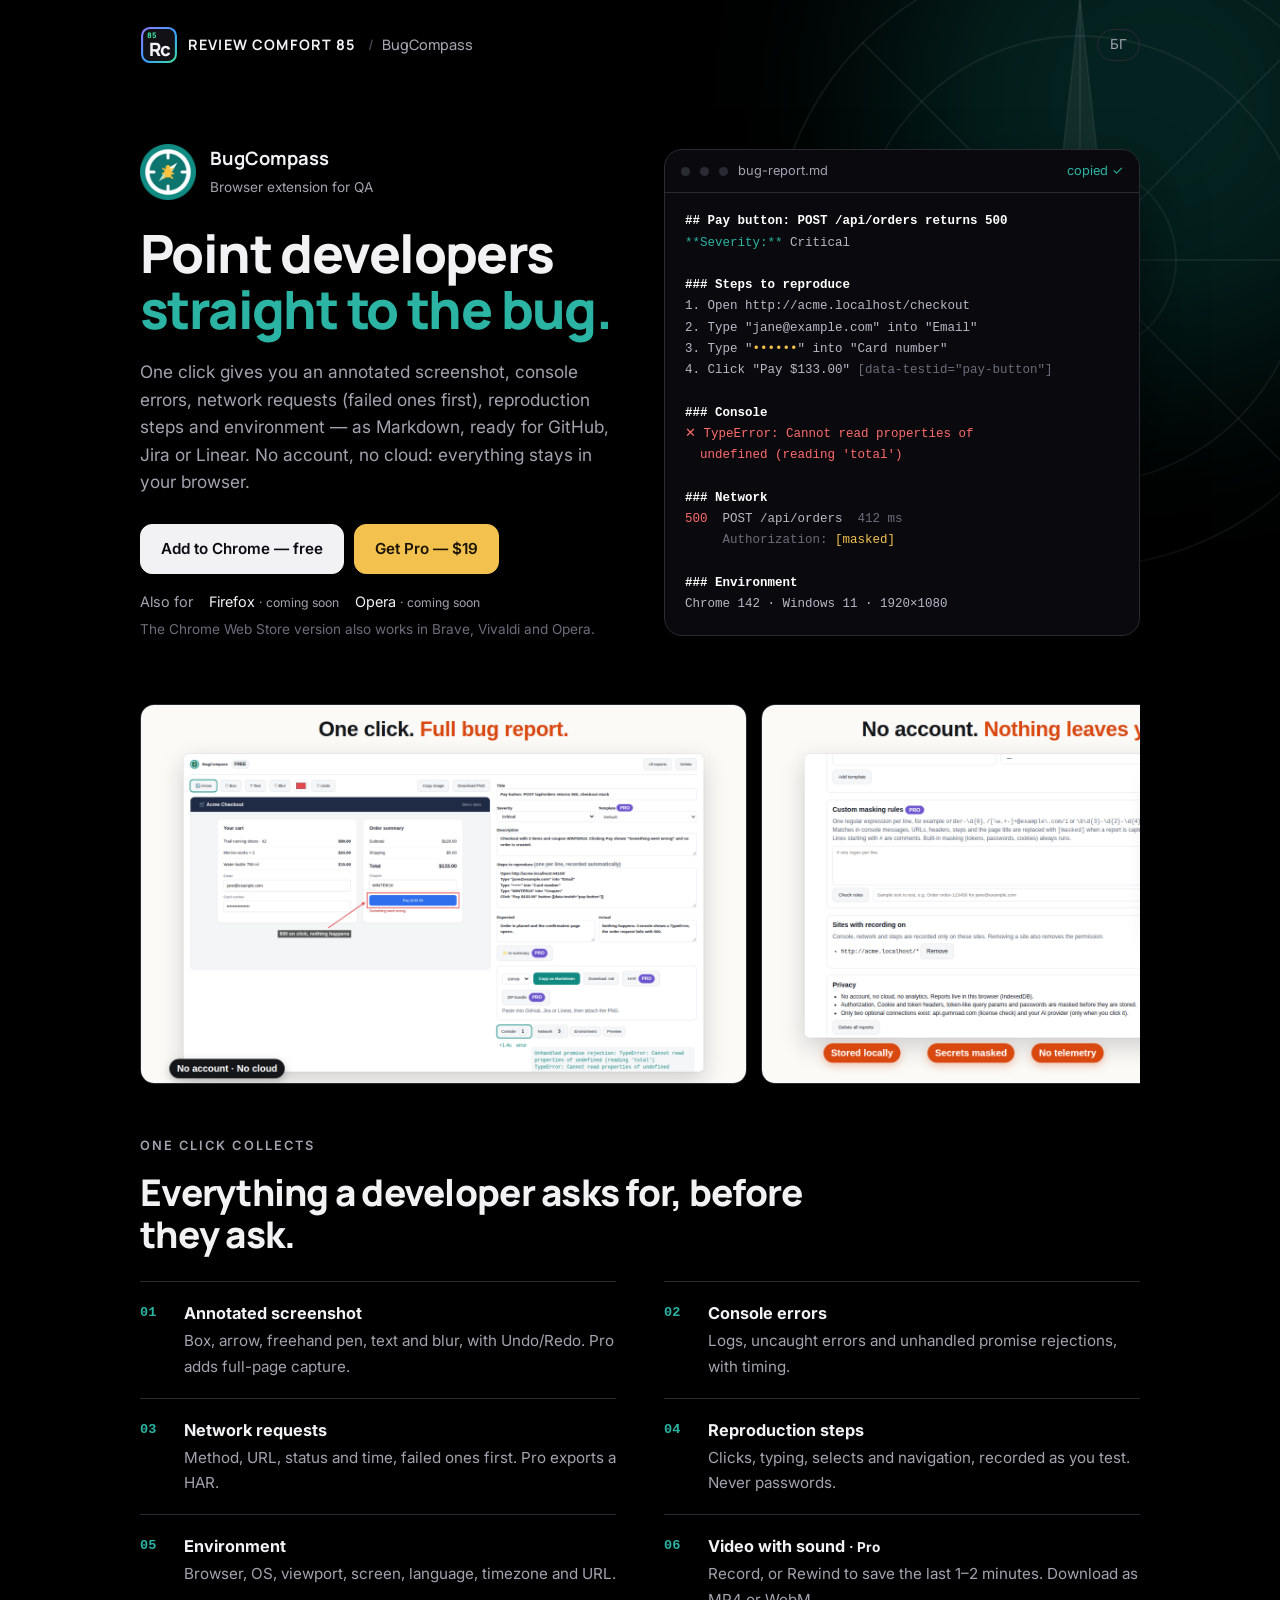
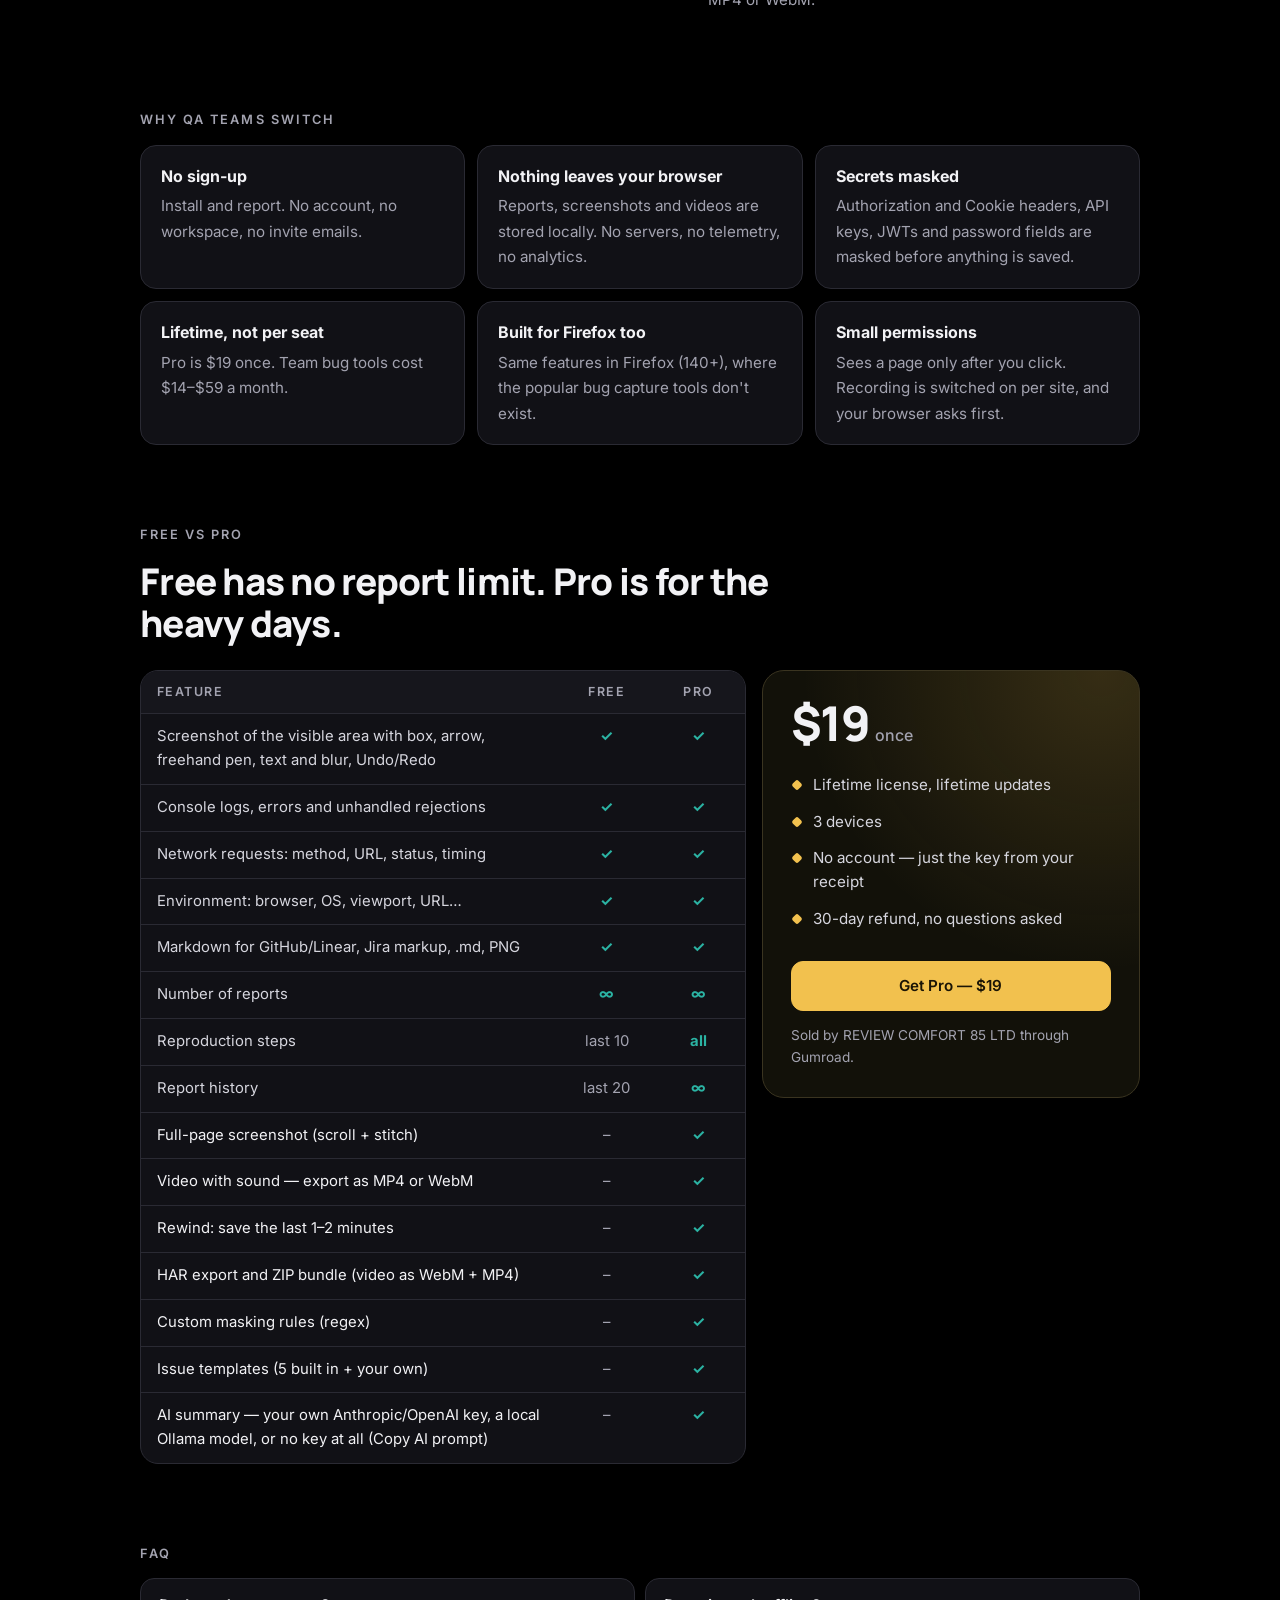
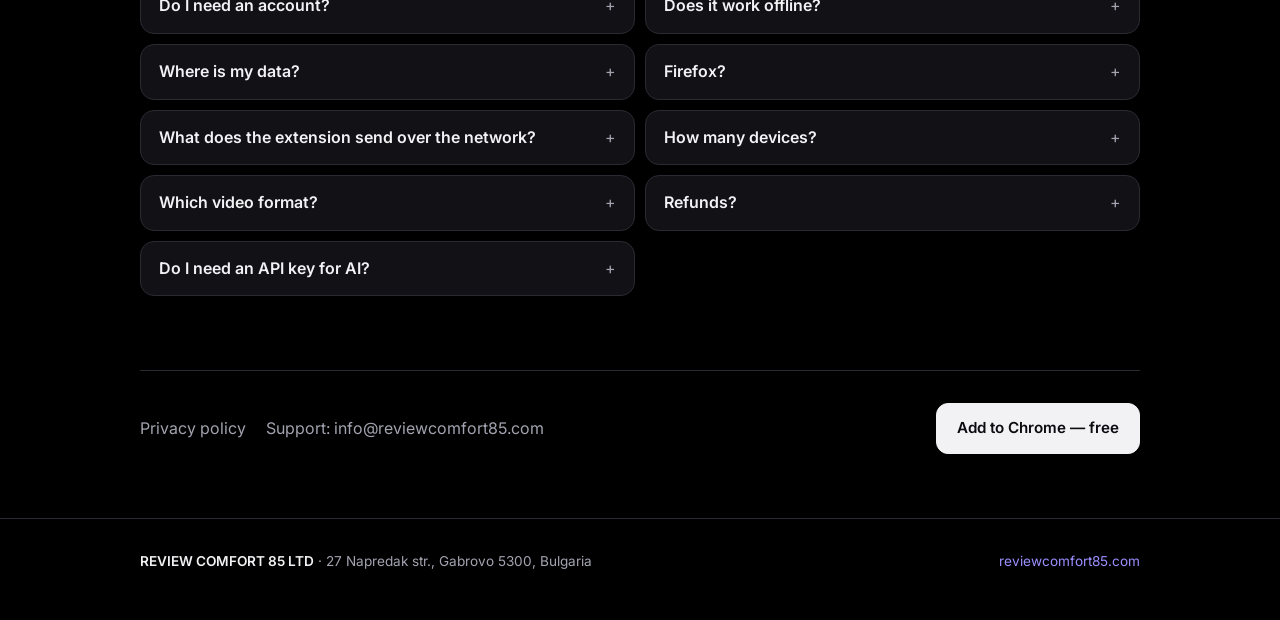
==== bugcompass/index.html @ 5c024ac9 "BugCompass: pass ?ref/utm to Gumroad and CWS links; Cloudflare Web Analytics; IndexNow key bugcompas" ====
<!doctype html>
<html lang="en">
<head>
<meta charset="utf-8">
<meta name="viewport" content="width=device-width, initial-scale=1">
<title>BugCompass — Local bug reports, no account — REVIEW COMFORT 85</title>
<meta name="description" content="Browser extension for bug reports: annotated screenshot, console errors, network requests, steps and environment in one click. No account, no cloud. Free, Pro $19 lifetime.">
<meta name="theme-color" content="#000000">
<link rel="canonical" href="https://reviewcomfort85.com/bugcompass/">
<meta property="og:title" content="BugCompass — point developers straight to the bug">
<meta property="og:description" content="Screenshot, console, network, steps and environment in one click. Everything stays in your browser. Pro is $19 once.">
<meta property="og:type" content="website">
<meta property="og:url" content="https://reviewcomfort85.com/bugcompass/">
<meta property="og:image" content="https://reviewcomfort85.com/bugcompass/og.png">
<meta name="twitter:card" content="summary_large_image">
<script type="application/ld+json">
{"@context":"https://schema.org","@type":"SoftwareApplication","name":"BugCompass","applicationCategory":"DeveloperApplication","operatingSystem":"Chrome, Firefox, Opera, Brave, Vivaldi","url":"https://reviewcomfort85.com/bugcompass/",
 "offers":[{"@type":"Offer","price":"0","priceCurrency":"USD","name":"Free"},{"@type":"Offer","price":"19","priceCurrency":"USD","name":"Pro lifetime"}],
 "publisher":{"@type":"Organization","name":"REVIEW COMFORT 85 LTD","url":"https://reviewcomfort85.com/"}}
</script>
<link rel="icon" href="icon.png">
<link rel="preconnect" href="https://fonts.googleapis.com">
<link rel="preconnect" href="https://fonts.gstatic.com" crossorigin>
<link href="https://fonts.googleapis.com/css2?family=Inter:wght@400;500;600&family=Manrope:wght@600;700;800&display=swap" rel="stylesheet">
<link rel="stylesheet" href="../site.css">
<script src="../lang.js"></script>
<style>
  /* Same type and nav as the home page. BugCompass keeps its own teal + amber
     (from the icon) on top of the site's black, like Paperlane keeps its olive. */
  :root { --teal: #2bb3a3; --amber: #f2c14e; --red: #ff6b6b; }
  body { font-family: Inter, system-ui, -apple-system, "Segoe UI", sans-serif; overflow-x: hidden; }
  h1, h3, .brand, .price, .h2big { font-family: Manrope, Inter, system-ui, sans-serif; }

  .sky { position: absolute; inset: 0 0 auto 0; height: 760px; overflow: hidden; pointer-events: none; z-index: 0; }
  .sky .glow { position: absolute; width: 560px; height: 560px; right: -160px; top: -180px; border-radius: 50%; filter: blur(100px); background: #0f7d72; opacity: .28; }
  /* A faint compass rose instead of the home page grid. */
  .sky svg { position: absolute; right: -120px; top: -60px; width: 640px; height: 640px; color: rgba(255,255,255,.06); }
  .page { position: relative; z-index: 1; }

  nav { padding: 26px 0; }
  .brand { display: flex; align-items: center; gap: 10px; color: var(--text); font-weight: 800; letter-spacing: .06em; font-size: .92rem; }
  .brand:hover { text-decoration: none; }
  .mark { width: 38px; height: 38px; flex: none; display: block; }
  .crumb { color: var(--muted); font-weight: 500; letter-spacing: 0; }
  .crumb::before { content: "/"; margin: 0 8px 0 2px; color: #4a4a58; }

  /* Hero: the pitch on the left, an actual report on the right. */
  .top { display: grid; grid-template-columns: 1fr 1fr; gap: 48px; align-items: center; padding: 6vh 0 7vh; }
  .id { display: flex; align-items: center; gap: 14px; margin-bottom: 26px; }
  .id img { width: 56px; height: 56px; border-radius: 14px; }
  .id b { display: block; font-family: Manrope, Inter, sans-serif; font-size: 1.15rem; }
  .id small { color: var(--muted); font-size: .85rem; }
  .top h1 { font-size: clamp(2.1rem, 4.6vw, 3.3rem); line-height: 1.06; letter-spacing: -.03em; margin: 0 0 20px; font-weight: 800; }
  .top h1 em { font-style: normal; color: var(--teal); }
  .lede { color: var(--muted); font-size: 1.08rem; max-width: 500px; margin: 0 0 28px; }
  .ctas { display: flex; flex-wrap: wrap; gap: 10px; }
  .btn { display: inline-flex; align-items: center; gap: 8px; border-radius: 12px; padding: 12px 20px; font-weight: 600; font-size: .95rem; color: var(--text); border: 1px solid var(--line); background: var(--card); transition: transform .15s, border-color .15s, background .15s; }
  .btn:hover { text-decoration: none; transform: translateY(-1px); border-color: #55556a; }
  .btn.primary { background: #f2f2f5; border-color: #f2f2f5; color: #0b0b10; }
  .btn.buy { background: var(--amber); border-color: var(--amber); color: #1a1405; }
  .btn svg { width: 16px; height: 16px; }
  .stores { display: flex; flex-wrap: wrap; gap: 6px 16px; margin-top: 16px; font-size: .9rem; color: var(--muted); }
  .stores a { color: var(--text); border-bottom: 1px solid var(--line); }
  .stores a:hover { text-decoration: none; border-color: var(--muted); }
  .btn.soon { cursor: default; opacity: .78; }
  .btn.soon:hover { transform: none; }
  .btn.primary.soon:hover { border-color: #f2f2f5; }
  .btn.buy.soon:hover { border-color: var(--amber); }
  .stores .soon-tag { color: var(--text); }
  .stores .soon-tag small { color: var(--muted); font-size: .85em; }
  .hint { margin: 6px 0 0; color: #6c6c7c; font-size: .85rem; }

  .report { background: #0a0a0e; border: 1px solid var(--line); border-radius: 18px; overflow: hidden; box-shadow: 0 30px 60px rgba(0,0,0,.55); }
  .report .bar { display: flex; align-items: center; gap: 10px; padding: 11px 16px; border-bottom: 1px solid var(--line); font-size: .8rem; color: var(--muted); }
  .report .bar i { width: 9px; height: 9px; border-radius: 50%; background: #2a2a33; }
  .report .bar span { margin-left: auto; color: var(--teal); }
  .report pre { margin: 0; padding: 18px 20px 20px; font: 12.5px/1.7 ui-monospace, "Cascadia Code", Consolas, monospace; color: #b8b8c6; white-space: pre-wrap; word-break: break-word; }
  .report .h { color: #fff; font-weight: 700; }
  .report .k { color: var(--teal); }
  .report .e { color: var(--red); }
  .report .m { color: var(--amber); }
  .report .d { color: #6c6c7c; }

  section { padding: 40px 0; }
  .label { font-size: .8rem; letter-spacing: .16em; text-transform: uppercase; color: var(--muted); margin: 0 0 14px; font-weight: 600; }
  .h2big { text-transform: none; color: var(--text); font-size: clamp(1.6rem, 3.4vw, 2.3rem); letter-spacing: -.02em; margin: 0 0 26px; font-weight: 800; max-width: 680px; line-height: 1.15; }

  /* Screenshots are light, so they sit in a dark frame. */
  .shots { margin-bottom: 0; }
  .shots img { height: 380px; border-radius: 14px; border: 1px solid var(--line); }

  /* What one click collects: a numbered list, not icon cards. */
  .parts { list-style: none; margin: 0; padding: 0; display: grid; grid-template-columns: 1fr 1fr; gap: 0 48px; counter-reset: p; }
  .parts li { counter-increment: p; display: grid; grid-template-columns: 44px 1fr; padding: 18px 0; border-top: 1px solid var(--line); }
  .parts li::before { content: counter(p, decimal-leading-zero); font: 600 .85rem/1.6 ui-monospace, Consolas, monospace; color: var(--teal); padding-top: 2px; }
  .parts b { display: block; font-size: 1.02rem; margin-bottom: 2px; }
  .parts span { color: var(--muted); font-size: .95rem; }

  .why { display: grid; grid-template-columns: repeat(3, 1fr); gap: 12px; }
  .why div { background: var(--card); border: 1px solid var(--line); border-radius: 16px; padding: 18px 20px; }
  .why b { display: block; margin-bottom: 4px; }
  .why span { color: var(--muted); font-size: .95rem; line-height: 1.5; }

  /* Free vs Pro */
  .plans { display: grid; grid-template-columns: 1.6fr 1fr; gap: 16px; align-items: start; }
  .tbl { background: var(--card); border: 1px solid var(--line); border-radius: 18px; overflow: hidden; }
  table { width: 100%; border-collapse: collapse; font-size: .93rem; }
  th, td { padding: 11px 16px; border-bottom: 1px solid var(--line); text-align: left; vertical-align: top; }
  tr:last-child td { border-bottom: 0; }
  th { font-size: .78rem; letter-spacing: .12em; text-transform: uppercase; color: var(--muted); font-weight: 600; background: #16161c; }
  td { color: #d6d6de; }
  td.c, th.c { text-align: center; width: 92px; white-space: nowrap; }
  td.c { color: var(--muted); }
  td.y { color: var(--teal); font-weight: 700; }
  tr.pro td:first-child { color: var(--text); }
  .buybox { position: sticky; top: 20px; background: radial-gradient(circle at 90% 0%, rgba(242,193,78,.16), transparent 55%), #121109; border: 1px solid #3a3420; border-radius: 22px; padding: 28px; }
  .buybox .price { font-size: 3rem; font-weight: 800; letter-spacing: -.03em; line-height: 1; }
  .buybox .price small { font: 500 1rem Inter, sans-serif; color: var(--muted); letter-spacing: 0; margin-left: 6px; }
  .buybox ul { list-style: none; padding: 0; margin: 20px 0 24px; color: #d6d6de; font-size: .95rem; }
  .buybox li { padding: 6px 0 6px 22px; position: relative; }
  .buybox li::before { content: ""; position: absolute; left: 2px; top: 14px; width: 8px; height: 8px; border-radius: 2px; background: var(--amber); transform: rotate(45deg); }
  .buybox .btn { width: 100%; justify-content: center; }
  .buybox p { color: var(--muted); font-size: .85rem; margin: 14px 0 0; }

  /* FAQ */
  .faq { display: grid; grid-template-columns: 1fr 1fr; gap: 10px; align-items: start; }
  details { background: var(--card); border: 1px solid var(--line); border-radius: 14px; padding: 14px 18px; margin-bottom: 10px; }
  details[open] { border-color: #3a3a47; }
  summary { cursor: pointer; font-weight: 600; list-style: none; display: flex; justify-content: space-between; gap: 12px; }
  summary::-webkit-details-marker { display: none; }
  summary::after { content: "+"; color: var(--muted); font-weight: 400; }
  details[open] summary::after { content: "–"; }
  details p { color: var(--muted); margin: 10px 0 0; font-size: .95rem; }

  .end { display: flex; flex-wrap: wrap; justify-content: space-between; align-items: center; gap: 20px; border-top: 1px solid var(--line); padding: 32px 0 64px; margin-top: 24px; }
  .end .links { margin: 0; }
  .end .links a { color: var(--muted); }
  .end .links a:hover { color: var(--text); text-decoration: none; }
  footer .cols { justify-content: space-between; }

  @media (max-width: 900px) {
    .top { grid-template-columns: 1fr; gap: 36px; }
    .plans { grid-template-columns: 1fr; }
    .buybox { position: static; }
    .why { grid-template-columns: 1fr 1fr; }
  }
  @media (max-width: 640px) {
    .parts, .faq, .why { grid-template-columns: 1fr; }
    .shots img { height: 210px; }
    th, td { padding: 9px 10px; }
    td.c, th.c { width: 60px; }
    .crumb { display: none; }
  }
  @media (prefers-reduced-motion: reduce) { .btn { transition: none; } .btn:hover { transform: none; } }
</style>
</head>
<body>
<div class="sky" aria-hidden="true">
  <div class="glow"></div>
  <svg viewBox="0 0 200 200" fill="none" stroke="currentColor" stroke-width=".6">
    <circle cx="100" cy="100" r="96"/><circle cx="100" cy="100" r="70"/><circle cx="100" cy="100" r="30"/>
    <path d="M100 4v192M4 100h192M32 32l136 136M168 32L32 168"/>
    <path d="M100 18l9 82-9 82-9-82z" fill="currentColor"/>
  </svg>
</div>

<div class="page">
<div class="wrap">

<nav>
  <a class="brand" href="../"><svg class="mark" viewBox="0 0 64 64" role="img" aria-label="Rc 85"><defs><linearGradient id="rcg" x1="0" y1="0" x2="1" y2="1"><stop offset="0" stop-color="#8f7dff"/><stop offset=".55" stop-color="#3aa0ff"/><stop offset="1" stop-color="#3fe0a0"/></linearGradient></defs><rect x="3.500" y="3.500" width="57" height="57" rx="13" fill="#111116" stroke="url(#rcg)" stroke-width="3.500"/><text x="11" y="21" font-family="Manrope, Inter, sans-serif" font-weight="800" font-size="13" fill="#3fe0a0">85</text><text x="33" y="50" font-family="Manrope, Inter, sans-serif" font-weight="800" font-size="31" letter-spacing="-1.500" text-anchor="middle" fill="#f2f2f5">Rc</text></svg>REVIEW COMFORT 85<span class="crumb">BugCompass</span></a>
  <button class="lang" type="button"><span class="en">БГ</span><span class="bg">EN</span></button>
</nav>

<header class="top">
  <div>
    <div class="id">
      <img src="icon.png" alt="BugCompass">
      <div><b>BugCompass</b><small><span class="en">Browser extension for QA</span><span class="bg">Разширение за браузър за QA</span></small></div>
    </div>
    <h1><span class="en">Point developers <em>straight to the bug.</em></span><span class="bg">Насочва разработчиците <em>право към бъга.</em></span></h1>
    <p class="lede"><span class="en">One click gives you an annotated screenshot, console errors, network requests (failed ones first), reproduction steps and environment — as Markdown, ready for GitHub, Jira or Linear. No account, no cloud: everything stays in your browser.</span><span class="bg">С един клик получаваш анотирана снимка на екрана, грешките от конзолата, мрежовите заявки (първо неуспешните), стъпките за възпроизвеждане и средата — като Markdown, готов за GitHub, Jira или Linear. Без акаунт и без облак: всичко остава в браузъра ти.</span></p>
    <div class="ctas">
      <a class="btn primary" href="https://chromewebstore.google.com/detail/bugcompass/fhjanmhlamdpbmdhnngjgnblphlccfag" target="_blank" rel="noopener"><span class="en">Add to Chrome — free</span><span class="bg">Добави в Chrome — безплатно</span></a>
      <a class="btn buy" href="https://paperlanetemplates.gumroad.com/l/bugcompass-pro" target="_blank" rel="noopener"><span class="en">Get Pro — $19</span><span class="bg">Вземи Pro — $19</span></a>
    </div>
    <div class="stores">
      <span class="en">Also for</span><span class="bg">Също за</span>
      <span class="soon-tag">Firefox <small><span class="en">· coming soon</span><span class="bg">· скоро</span></small></span>
      <span class="soon-tag">Opera <small><span class="en">· coming soon</span><span class="bg">· скоро</span></small></span>
    </div>
    <p class="hint"><span class="en">The Chrome Web Store version also works in Brave, Vivaldi and Opera.</span><span class="bg">Версията от Chrome Web Store работи и в Brave, Vivaldi и Opera.</span></p>
  </div>

  <div class="report" aria-label="Example report">
    <div class="bar"><i></i><i></i><i></i>bug-report.md<span><span class="en">copied ✓</span><span class="bg">копирано ✓</span></span></div>
<pre><span class="h">## Pay button: POST /api/orders returns 500</span>
<span class="k">**Severity:**</span> Critical

<span class="h">### Steps to reproduce</span>
1. Open http://acme.localhost/checkout
2. Type "jane@example.com" into "Email"
3. Type "<span class="m">••••••</span>" into "Card number"
4. Click "Pay $133.00" <span class="d">[data-testid="pay-button"]</span>

<span class="h">### Console</span>
<span class="e">✕ TypeError: Cannot read properties of
  undefined (reading 'total')</span>

<span class="h">### Network</span>
<span class="e">500</span>  POST /api/orders  <span class="d">412 ms</span>
<span class="d">     Authorization:</span> <span class="m">[masked]</span>

<span class="h">### Environment</span>
Chrome 142 · Windows 11 · 1920×1080</pre>
  </div>
</header>

<div class="shots">
  <img src="shots/01.png" alt="BugCompass report editor with an annotated screenshot, console errors and steps">
  <img src="shots/02.png" alt="No account, everything stored locally" loading="lazy">
  <img src="shots/03.png" alt="Markdown export for GitHub, Jira and Linear" loading="lazy">
  <img src="shots/04.png" alt="Rewind and ZIP bundle" loading="lazy">
  <img src="shots/05.png" alt="Pro is $19 once" loading="lazy">
</div>

<section id="features">
  <p class="label"><span class="en">One click collects</span><span class="bg">Един клик събира</span></p>
  <h2 class="h2big"><span class="en">Everything a developer asks for, before they ask.</span><span class="bg">Всичко, което разработчикът пита, преди да е попитал.</span></h2>
  <ol class="parts">
    <li><div><b class="en">Annotated screenshot</b><b class="bg">Анотирана снимка</b>
      <span class="en">Box, arrow, freehand pen, text and blur, with Undo/Redo. Pro adds full-page capture.</span>
      <span class="bg">Рамка, стрелка, свободно рисуване, текст и замъгляване, с Undo/Redo. Pro добавя снимка на цялата страница.</span></div></li>
    <li><div><b class="en">Console errors</b><b class="bg">Грешки от конзолата</b>
      <span class="en">Logs, uncaught errors and unhandled promise rejections, with timing.</span>
      <span class="bg">Логове, необработени грешки и rejection-и, с точното време.</span></div></li>
    <li><div><b class="en">Network requests</b><b class="bg">Мрежови заявки</b>
      <span class="en">Method, URL, status and time, failed ones first. Pro exports a HAR.</span>
      <span class="bg">Метод, URL, статус и време, първо неуспешните. Pro експортира HAR.</span></div></li>
    <li><div><b class="en">Reproduction steps</b><b class="bg">Стъпки за възпроизвеждане</b>
      <span class="en">Clicks, typing, selects and navigation, recorded as you test. Never passwords.</span>
      <span class="bg">Кликове, писане, избори и навигация, записани докато тестваш. Никога пароли.</span></div></li>
    <li><div><b class="en">Environment</b><b class="bg">Среда</b>
      <span class="en">Browser, OS, viewport, screen, language, timezone and URL.</span>
      <span class="bg">Браузър, ОС, прозорец, екран, език, часова зона и URL.</span></div></li>
    <li><div><b class="en">Video with sound <small>· Pro</small></b><b class="bg">Видео със звук <small>· Pro</small></b>
      <span class="en">Record, or Rewind to save the last 1–2 minutes. Download as MP4 or WebM.</span>
      <span class="bg">Запис или Rewind, който пази последните 1–2 минути. Сваляш като MP4 или WebM.</span></div></li>
  </ol>
</section>

<section>
  <p class="label"><span class="en">Why QA teams switch</span><span class="bg">Защо QA екипите минават към него</span></p>
  <div class="why">
    <div><b class="en">No sign-up</b><b class="bg">Без регистрация</b>
      <span class="en">Install and report. No account, no workspace, no invite emails.</span>
      <span class="bg">Инсталираш и репортваш. Без акаунт, без workspace, без покани по имейл.</span></div>
    <div><b class="en">Nothing leaves your browser</b><b class="bg">Нищо не излиза от браузъра</b>
      <span class="en">Reports, screenshots and videos are stored locally. No servers, no telemetry, no analytics.</span>
      <span class="bg">Репортите, снимките и видеата се пазят локално. Без сървъри, телеметрия и анализи.</span></div>
    <div><b class="en">Secrets masked</b><b class="bg">Скрити тайни</b>
      <span class="en">Authorization and Cookie headers, API keys, JWTs and password fields are masked before anything is saved.</span>
      <span class="bg">Authorization и Cookie хедъри, API ключове, JWT и пароли се маскират, преди да се запише каквото и да е.</span></div>
    <div><b class="en">Lifetime, not per seat</b><b class="bg">Завинаги, не на потребител</b>
      <span class="en">Pro is $19 once. Team bug tools cost $14–$59 a month.</span>
      <span class="bg">Pro е $19 еднократно. Екипните инструменти струват $14–$59 на месец.</span></div>
    <div><b class="en">Built for Firefox too</b><b class="bg">И за Firefox</b>
      <span class="en">Same features in Firefox (140+), where the popular bug capture tools don't exist.</span>
      <span class="bg">Същите функции във Firefox (140+), където популярните инструменти липсват.</span></div>
    <div><b class="en">Small permissions</b><b class="bg">Малко права</b>
      <span class="en">Sees a page only after you click. Recording is switched on per site, and your browser asks first.</span>
      <span class="bg">Вижда страница само след клик. Записът се пуска за всеки сайт поотделно и браузърът пита първо.</span></div>
  </div>
</section>

<section id="pricing">
  <p class="label"><span class="en">Free vs Pro</span><span class="bg">Безплатно и Pro</span></p>
  <h2 class="h2big"><span class="en">Free has no report limit. Pro is for the heavy days.</span><span class="bg">Безплатната версия няма лимит на репортите. Pro е за тежките дни.</span></h2>
  <div class="plans">
    <div class="tbl"><table>
      <tr><th><span class="en">Feature</span><span class="bg">Функция</span></th><th class="c">Free</th><th class="c">Pro</th></tr>
      <tr><td><span class="en">Screenshot of the visible area with box, arrow, freehand pen, text and blur, Undo/Redo</span><span class="bg">Снимка на видимата част с рамка, стрелка, свободно рисуване, текст и замъгляване, Undo/Redo</span></td><td class="c y">✓</td><td class="c y">✓</td></tr>
      <tr><td><span class="en">Console logs, errors and unhandled rejections</span><span class="bg">Логове, грешки и необработени rejection-и от конзолата</span></td><td class="c y">✓</td><td class="c y">✓</td></tr>
      <tr><td><span class="en">Network requests: method, URL, status, timing</span><span class="bg">Мрежови заявки: метод, URL, статус, време</span></td><td class="c y">✓</td><td class="c y">✓</td></tr>
      <tr><td><span class="en">Environment: browser, OS, viewport, URL…</span><span class="bg">Среда: браузър, ОС, размер на прозореца, URL…</span></td><td class="c y">✓</td><td class="c y">✓</td></tr>
      <tr><td><span class="en">Markdown for GitHub/Linear, Jira markup, .md, PNG</span><span class="bg">Markdown за GitHub/Linear, Jira, .md, PNG</span></td><td class="c y">✓</td><td class="c y">✓</td></tr>
      <tr><td><span class="en">Number of reports</span><span class="bg">Брой репорти</span></td><td class="c y">∞</td><td class="c y">∞</td></tr>
      <tr><td><span class="en">Reproduction steps</span><span class="bg">Стъпки за възпроизвеждане</span></td><td class="c"><span class="en">last 10</span><span class="bg">последни 10</span></td><td class="c y"><span class="en">all</span><span class="bg">всички</span></td></tr>
      <tr><td><span class="en">Report history</span><span class="bg">История на репортите</span></td><td class="c"><span class="en">last 20</span><span class="bg">последни 20</span></td><td class="c y">∞</td></tr>
      <tr class="pro"><td><span class="en">Full-page screenshot (scroll + stitch)</span><span class="bg">Снимка на цялата страница</span></td><td class="c">–</td><td class="c y">✓</td></tr>
      <tr class="pro"><td><span class="en">Video with sound — export as MP4 or WebM</span><span class="bg">Видео със звук — експорт като MP4 или WebM</span></td><td class="c">–</td><td class="c y">✓</td></tr>
      <tr class="pro"><td><span class="en">Rewind: save the last 1–2 minutes</span><span class="bg">Rewind: запазва последните 1–2 минути</span></td><td class="c">–</td><td class="c y">✓</td></tr>
      <tr class="pro"><td><span class="en">HAR export and ZIP bundle (video as WebM + MP4)</span><span class="bg">HAR експорт и ZIP пакет (видео като WebM + MP4)</span></td><td class="c">–</td><td class="c y">✓</td></tr>
      <tr class="pro"><td><span class="en">Custom masking rules (regex)</span><span class="bg">Собствени правила за маскиране (regex)</span></td><td class="c">–</td><td class="c y">✓</td></tr>
      <tr class="pro"><td><span class="en">Issue templates (5 built in + your own)</span><span class="bg">Шаблони за issue (5 вградени + твои)</span></td><td class="c">–</td><td class="c y">✓</td></tr>
      <tr class="pro"><td><span class="en">AI summary — your own Anthropic/OpenAI key, a local Ollama model, or no key at all (Copy AI prompt)</span><span class="bg">AI резюме — с твой Anthropic/OpenAI ключ, с локален модел в Ollama или изобщо без ключ (Copy AI prompt)</span></td><td class="c">–</td><td class="c y">✓</td></tr>
    </table></div>

    <aside class="buybox">
      <div class="price">$19<small><span class="en">once</span><span class="bg">еднократно</span></small></div>
      <ul>
        <li><span class="en">Lifetime license, lifetime updates</span><span class="bg">Лиценз завинаги, обновления завинаги</span></li>
        <li><span class="en">3 devices</span><span class="bg">3 устройства</span></li>
        <li><span class="en">No account — just the key from your receipt</span><span class="bg">Без акаунт — само ключът от касовата бележка</span></li>
        <li><span class="en">30-day refund, no questions asked</span><span class="bg">30 дни за връщане, без въпроси</span></li>
      </ul>
      <a class="btn buy" href="https://paperlanetemplates.gumroad.com/l/bugcompass-pro" target="_blank" rel="noopener"><span class="en">Get Pro — $19</span><span class="bg">Вземи Pro — $19</span></a>
      <p><span class="en">Sold by REVIEW COMFORT 85 LTD through Gumroad.</span><span class="bg">Продава REVIEW COMFORT 85 LTD чрез Gumroad.</span></p>
    </aside>
  </div>
</section>

<section id="faq">
  <p class="label">FAQ</p>
  <div class="faq">
  <div>
  <details><summary><span class="en">Do I need an account?</span><span class="bg">Трябва ли ми акаунт?</span></summary>
    <p class="en">No. Neither for Free nor for Pro — Pro only needs the license key from your receipt.</p>
    <p class="bg">Не. Нито за Free, нито за Pro — за Pro трябва само лицензният ключ от касовата бележка.</p></details>
  <details><summary><span class="en">Where is my data?</span><span class="bg">Къде са данните ми?</span></summary>
    <p class="en">In your browser's local extension storage. We run no servers and never see your reports.</p>
    <p class="bg">В локалното хранилище на разширението в браузъра ти. Нямаме сървъри и никога не виждаме репортите ти.</p></details>
  <details><summary><span class="en">What does the extension send over the network?</span><span class="bg">Какво праща разширението по мрежата?</span></summary>
    <p class="en">Only the Gumroad license check (Pro) and, if you click "AI summary" with Anthropic or OpenAI, that report's text to that provider using your own key. A local Ollama model stays on your computer, and "Copy AI prompt" only copies text to your clipboard. Nothing else.</p>
    <p class="bg">Само проверката на лиценза в Gumroad (Pro) и, ако натиснеш „AI summary“ с Anthropic или OpenAI, текста на този репорт към този доставчик с твой ключ. Локалният модел в Ollama остава на компютъра ти, а „Copy AI prompt“ само копира текст в клипборда. Нищо друго.</p></details>
  <details><summary><span class="en">Which video format?</span><span class="bg">В какъв формат е видеото?</span></summary>
    <p class="en">Export as MP4 or WebM. BugCompass records WebM, which plays in every browser and in VLC. Download MP4 converts it to an H.264 MP4 inside your browser — nothing is uploaded — and the ZIP bundle contains both files. MP4 sound is AAC where the browser has an AAC encoder (Chrome on Windows and macOS), otherwise Opus; browsers, VLC and Windows play both, but QuickTime may play an Opus MP4 without sound. If your browser has no H.264 encoder (possible in Firefox), you get the WebM plus a short README instead.</p>
    <p class="bg">Експорт като MP4 или WebM. BugCompass записва WebM, който се пуска във всеки браузър и във VLC. „Download MP4“ го конвертира в H.264 MP4 в самия браузър — нищо не се качва — а ZIP пакетът съдържа и двата файла. Звукът в MP4 е AAC, ако браузърът има AAC енкодер (Chrome под Windows и macOS), иначе Opus; браузърите, VLC и Windows пускат и двата, но QuickTime може да пусне Opus MP4 без звук. Ако браузърът няма H.264 енкодер (възможно във Firefox), получаваш WebM и кратък README.</p></details>
  <details><summary><span class="en">Do I need an API key for AI?</span><span class="bg">Трябва ли ми API ключ за AI?</span></summary>
    <p class="en">No. Use your own Anthropic/OpenAI key, a free local Ollama model (no key), or "Copy AI prompt": it copies a masked, ready-made prompt to paste into your own ChatGPT or Claude chat. AI features are part of Pro.</p>
    <p class="bg">Не. Можеш с твой Anthropic/OpenAI ключ, с безплатен локален модел в Ollama (без ключ) или с „Copy AI prompt“: копира готов маскиран промпт, който поставяш в своя ChatGPT или Claude чат. AI функциите са част от Pro.</p></details>
  </div>
  <div>
  <details><summary><span class="en">Does it work offline?</span><span class="bg">Работи ли офлайн?</span></summary>
    <p class="en">Yes. After activation Pro keeps working offline; it re-checks the key with Gumroad about once a day when you are online.</p>
    <p class="bg">Да. След активиране Pro работи офлайн; ключът се проверява в Gumroad около веднъж на ден, когато си онлайн.</p></details>
  <details><summary>Firefox?</summary>
    <p class="en">Yes, same features. Firefox doesn't share tab audio with extensions, so video sound there comes from your microphone.</p>
    <p class="bg">Да, същите функции. Firefox не дава звука на таба на разширенията, затова звукът на видеото там е от микрофона.</p></details>
  <details><summary><span class="en">How many devices?</span><span class="bg">На колко устройства?</span></summary>
    <p class="en">One Pro license works on 3 devices (browsers or computers). Replaced a computer or reinstalled the browser? Email us and we reset the count.</p>
    <p class="bg">Един Pro лиценз работи на 3 устройства (браузъри или компютри). Смени компютъра или преинсталира браузъра? Пиши ни и ще нулираме броя.</p></details>
  <details><summary><span class="en">Refunds?</span><span class="bg">Връщане на парите?</span></summary>
    <p class="en">30 days, no questions asked: email info@reviewcomfort85.com.</p>
    <p class="bg">30 дни, без въпроси: пиши на info@reviewcomfort85.com.</p></details>
  </div>
  </div>
</section>

<div class="end" id="support">
  <div class="links">
    <a href="privacy.html"><span class="en">Privacy policy</span><span class="bg">Политика за поверителност</span></a>
    <a href="mailto:info@reviewcomfort85.com?subject=BugCompass"><span class="en">Support: info@reviewcomfort85.com</span><span class="bg">Поддръжка: info@reviewcomfort85.com</span></a>
  </div>
  <a class="btn primary" href="https://chromewebstore.google.com/detail/bugcompass/fhjanmhlamdpbmdhnngjgnblphlccfag" target="_blank" rel="noopener"><span class="en">Add to Chrome — free</span><span class="bg">Добави в Chrome — безплатно</span></a>
</div>

</div>

<footer>
  <div class="wrap cols">
    <span><strong>REVIEW COMFORT 85 LTD</strong> · 27 Napredak str., Gabrovo 5300, Bulgaria</span>
    <a href="../">reviewcomfort85.com</a>
  </div>
</footer>
</div>
<script src="attr.js"></script>
<!-- Cloudflare Web Analytics (cookieless) --><script defer src="https://static.cloudflareinsights.com/beacon.min.js" data-cf-beacon='{"token": "da25f4eb77614a69bbba2c67183ef016"}'></script>
</body>
</html>
---- site.css ----
:root { --bg: #000; --card: #111116; --text: #f2f2f5; --muted: #a3a3b0; --line: #2a2a33; --accent: #9a8fff; }
* { box-sizing: border-box; }
html { background: var(--bg); color-scheme: dark; }
body { margin: 0; background: var(--bg); color: var(--text); font: 16px/1.6 system-ui, -apple-system, "Segoe UI", sans-serif; }
a { color: var(--accent); text-decoration: none; }
a:hover { text-decoration: underline; }
.wrap { max-width: 1040px; margin: 0 auto; padding: 0 20px; }

/* One language at a time: English unless the page is switched. */
html:not(.bg) .bg, html.bg .en { display: none !important; }

nav { display: flex; justify-content: space-between; align-items: center; padding: 22px 0; }
nav .brand { color: var(--text); font-weight: 700; letter-spacing: .08em; font-size: .9rem; }
nav .lang { background: none; border: 1px solid var(--line); color: var(--muted); border-radius: 99px; padding: 4px 12px; font: inherit; font-size: .85rem; cursor: pointer; }
nav .lang:hover { color: var(--text); border-color: var(--muted); }

.hero { padding: 16vh 0 14vh; }
.hero h1 { font-size: clamp(2.4rem, 7vw, 4.8rem); line-height: 1.05; margin: 0 0 24px; letter-spacing: -.02em; font-weight: 800; }
.hero h1 span { color: var(--muted); }
.hero p { font-size: clamp(1.05rem, 2.2vw, 1.3rem); color: var(--muted); max-width: 620px; margin: 0; }

h2 { font-size: .85rem; letter-spacing: .14em; text-transform: uppercase; color: var(--muted); margin: 0 0 20px; font-weight: 600; }
.apps { display: grid; grid-template-columns: repeat(auto-fill, minmax(300px, 1fr)); gap: 16px; padding-bottom: 96px; }
.app { display: flex; gap: 16px; align-items: center; background: var(--card); border: 1px solid var(--line); border-radius: 20px; padding: 20px; color: var(--text); transition: border-color .15s; }
.app:hover { border-color: #55556a; text-decoration: none; }
.app img { width: 64px; height: 64px; border-radius: 15px; flex: none; }
.app h3 { margin: 0 0 2px; font-size: 1.1rem; }
.app p { margin: 0; color: var(--muted); font-size: .95rem; }

footer { border-top: 1px solid var(--line); padding: 32px 0 48px; color: var(--muted); font-size: .85rem; }
footer .cols { display: flex; flex-wrap: wrap; gap: 8px 40px; }
footer strong { color: var(--text); font-weight: 600; }

/* An app's own page. */
.app-hero { display: flex; gap: 24px; align-items: center; padding: 8vh 0 6vh; flex-wrap: wrap; }
.app-hero img { width: 112px; height: 112px; border-radius: 26px; }
.app-hero h1 { font-size: clamp(2rem, 5vw, 3.2rem); margin: 0 0 6px; letter-spacing: -.01em; }
.app-hero p { margin: 0; color: var(--muted); font-size: 1.15rem; }
.badge { display: inline-block; margin-top: 14px; border: 1px solid var(--line); border-radius: 99px; padding: 4px 14px; color: var(--muted); font-size: .85rem; }
.features { display: grid; grid-template-columns: repeat(auto-fill, minmax(230px, 1fr)); gap: 14px; margin-bottom: 56px; }
.features div { background: var(--card); border: 1px solid var(--line); border-radius: 16px; padding: 16px 18px; }
.features b { display: block; margin-bottom: 4px; }
.features span { color: var(--muted); font-size: .95rem; }
.shots { display: flex; gap: 14px; overflow-x: auto; padding-bottom: 12px; margin-bottom: 56px; scroll-snap-type: x mandatory; }
.shots img { height: 440px; border-radius: 18px; scroll-snap-align: start; flex: none; }
.links { display: flex; gap: 20px; flex-wrap: wrap; margin-bottom: 72px; }
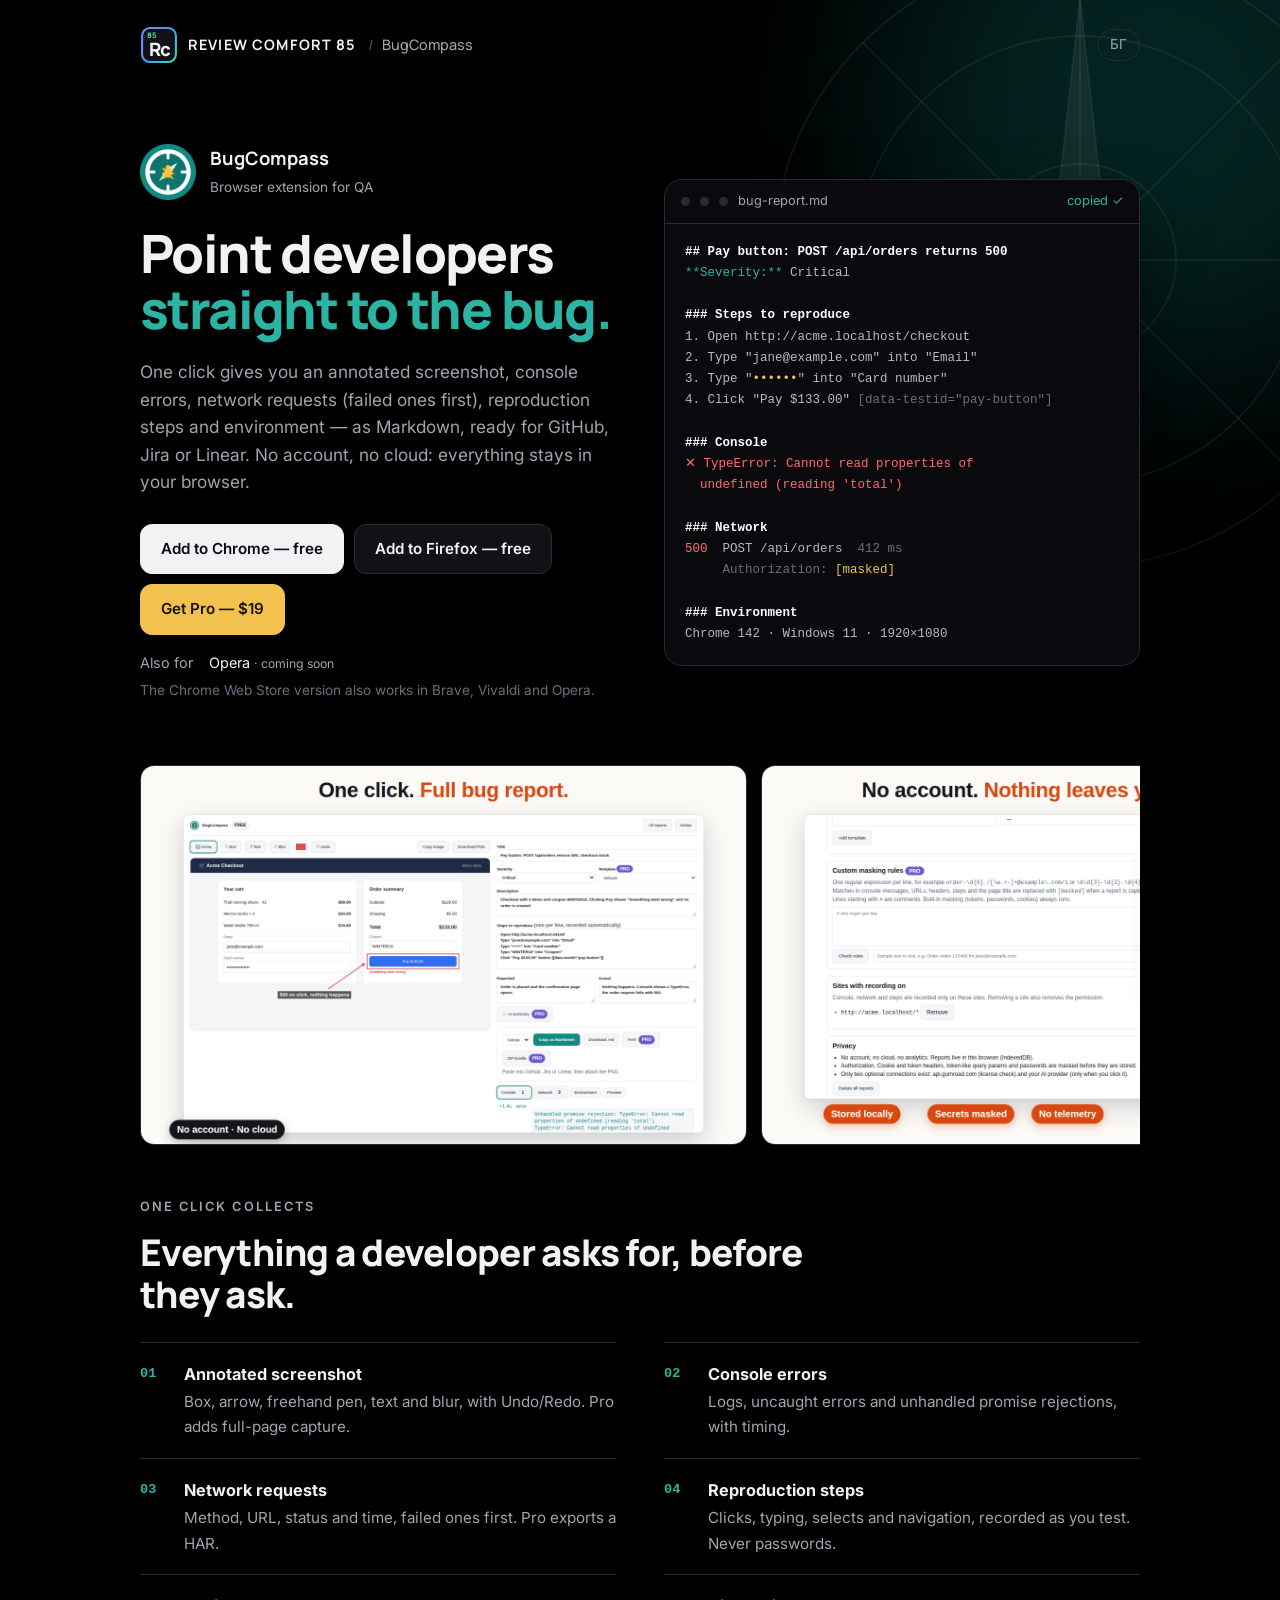
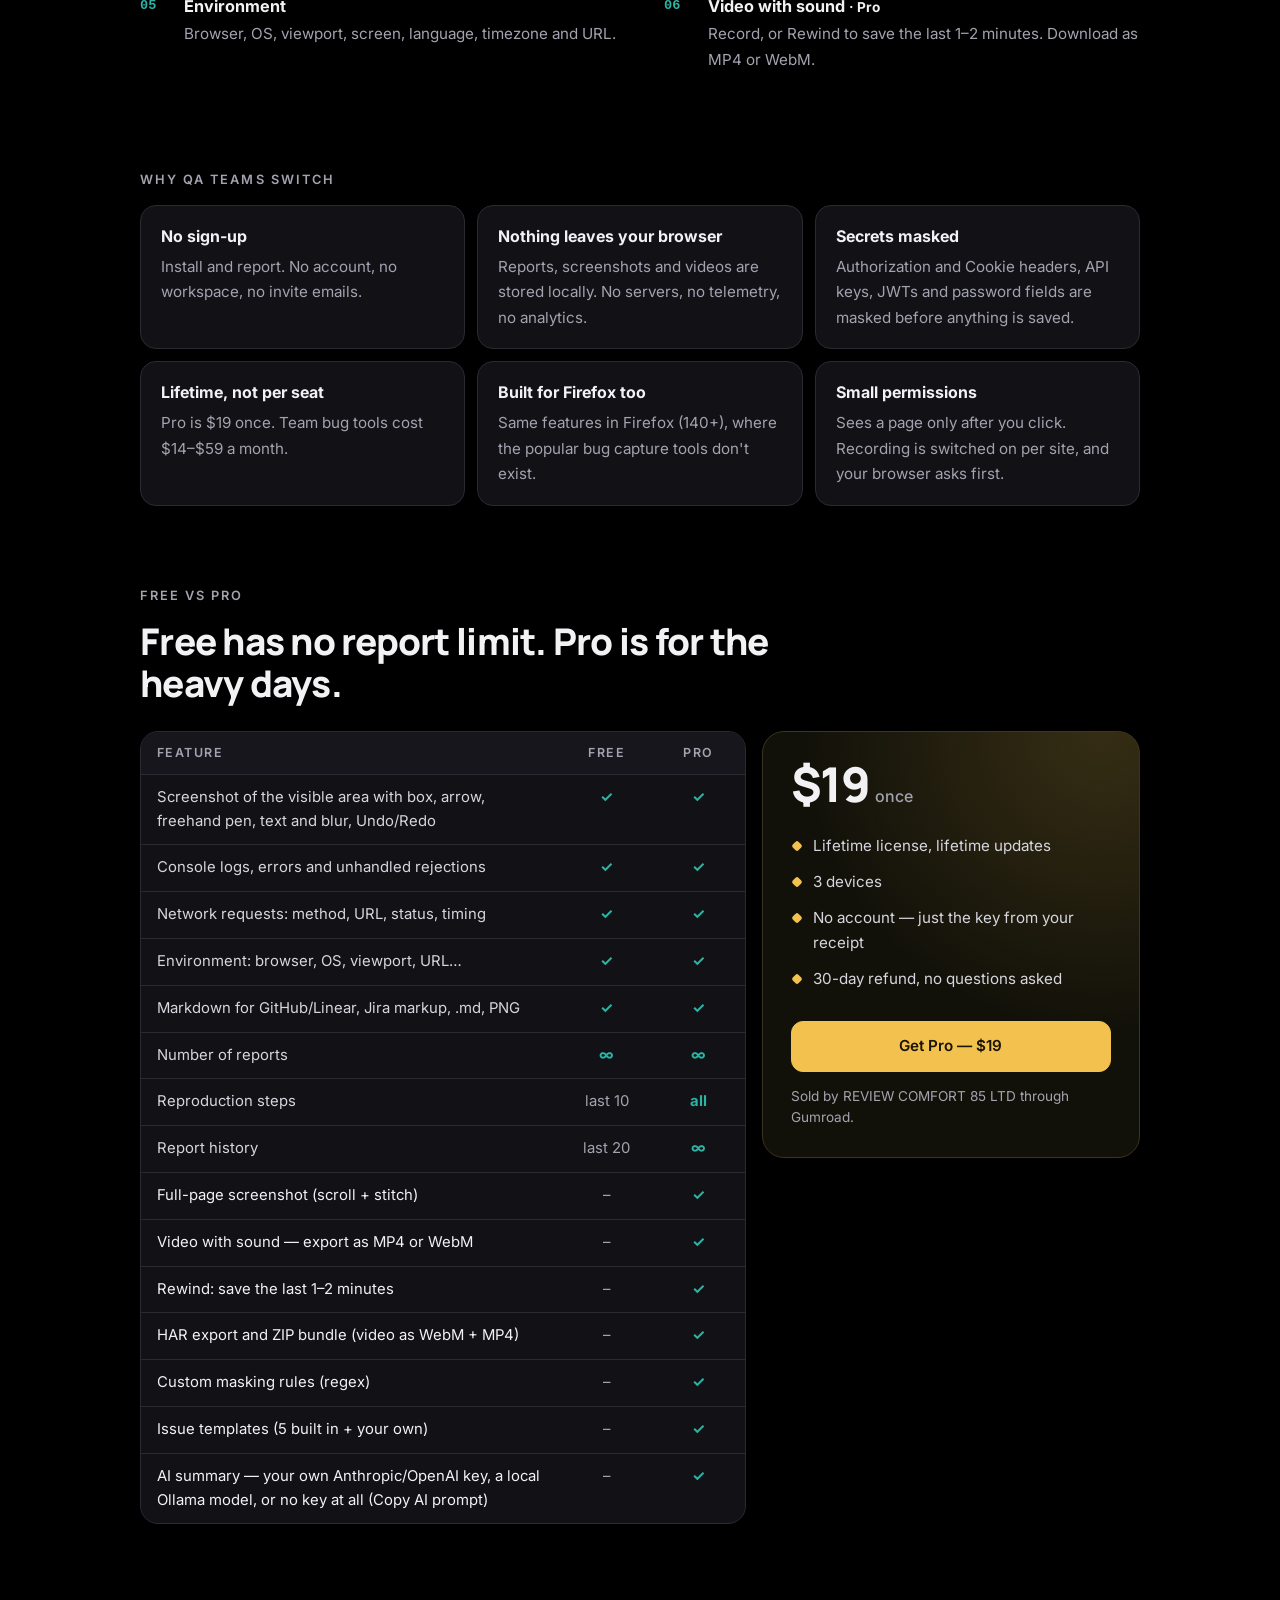
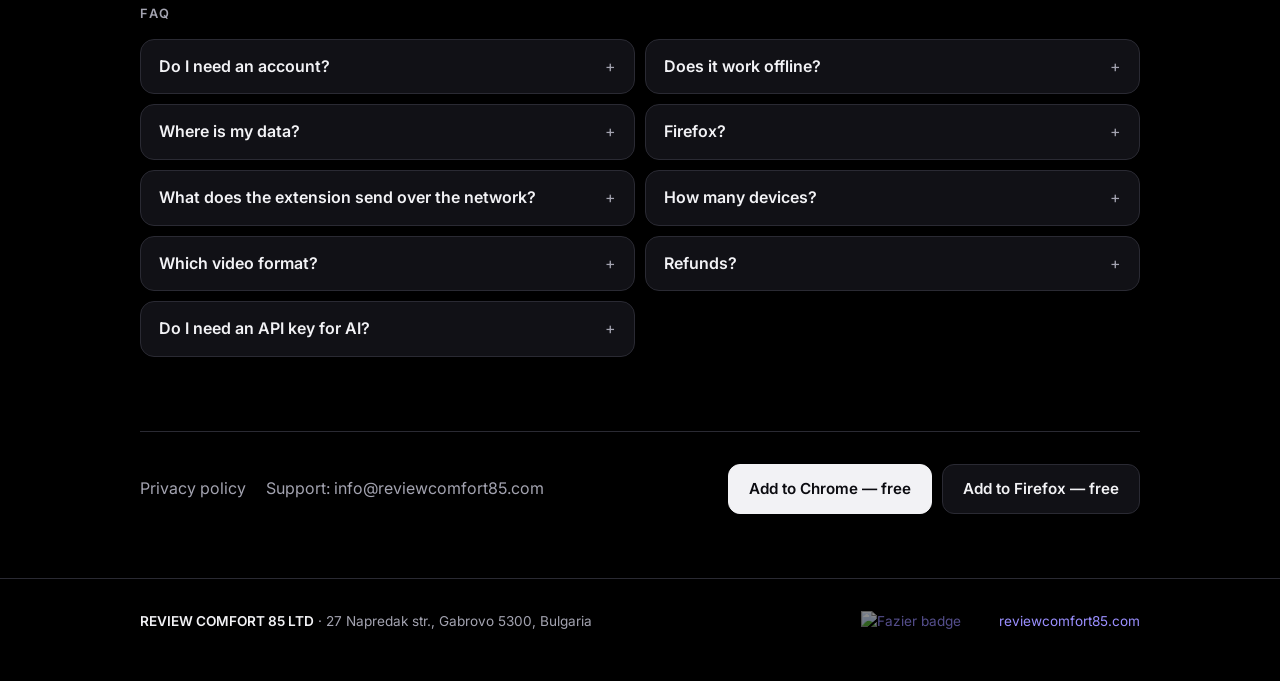
==== commit f48d80d2: "BugCompass: Firefox (AMO) live - Add to Firefox buttons with UTM, Fazier badge in subpage footer Co-" ====
--- a/bugcompass/index.html
+++ b/bugcompass/index.html
@@ -68,6 +68,10 @@
   .btn.buy.soon:hover { border-color: var(--amber); }
   .stores .soon-tag { color: var(--text); }
   .stores .soon-tag small { color: var(--muted); font-size: .85em; }
+  .foot-right { display: inline-flex; align-items: center; gap: 18px; }
+  .fazier { display: inline-flex; opacity: .55; transition: opacity .15s; }
+  .fazier:hover { opacity: 1; }
+  .fazier img { display: block; height: auto; }
   .hint { margin: 6px 0 0; color: #6c6c7c; font-size: .85rem; }
 
   .report { background: #0a0a0e; border: 1px solid var(--line); border-radius: 18px; overflow: hidden; box-shadow: 0 30px 60px rgba(0,0,0,.55); }
@@ -182,11 +186,11 @@
     <p class="lede"><span class="en">One click gives you an annotated screenshot, console errors, network requests (failed ones first), reproduction steps and environment — as Markdown, ready for GitHub, Jira or Linear. No account, no cloud: everything stays in your browser.</span><span class="bg">С един клик получаваш анотирана снимка на екрана, грешките от конзолата, мрежовите заявки (първо неуспешните), стъпките за възпроизвеждане и средата — като Markdown, готов за GitHub, Jira или Linear. Без акаунт и без облак: всичко остава в браузъра ти.</span></p>
     <div class="ctas">
       <a class="btn primary" href="https://chromewebstore.google.com/detail/bugcompass/fhjanmhlamdpbmdhnngjgnblphlccfag" target="_blank" rel="noopener"><span class="en">Add to Chrome — free</span><span class="bg">Добави в Chrome — безплатно</span></a>
+      <a class="btn" href="https://addons.mozilla.org/en-US/firefox/addon/bugcompass/?utm_source=site&amp;utm_medium=button&amp;utm_campaign=launch_dec26" target="_blank" rel="noopener"><span class="en">Add to Firefox — free</span><span class="bg">Добави във Firefox — безплатно</span></a>
       <a class="btn buy" href="https://paperlanetemplates.gumroad.com/l/bugcompass-pro" target="_blank" rel="noopener"><span class="en">Get Pro — $19</span><span class="bg">Вземи Pro — $19</span></a>
     </div>
     <div class="stores">
       <span class="en">Also for</span><span class="bg">Също за</span>
-      <span class="soon-tag">Firefox <small><span class="en">· coming soon</span><span class="bg">· скоро</span></small></span>
       <span class="soon-tag">Opera <small><span class="en">· coming soon</span><span class="bg">· скоро</span></small></span>
     </div>
     <p class="hint"><span class="en">The Chrome Web Store version also works in Brave, Vivaldi and Opera.</span><span class="bg">Версията от Chrome Web Store работи и в Brave, Vivaldi и Opera.</span></p>
@@ -352,7 +356,10 @@
     <a href="privacy.html"><span class="en">Privacy policy</span><span class="bg">Политика за поверителност</span></a>
     <a href="mailto:info@reviewcomfort85.com?subject=BugCompass"><span class="en">Support: info@reviewcomfort85.com</span><span class="bg">Поддръжка: info@reviewcomfort85.com</span></a>
   </div>
-  <a class="btn primary" href="https://chromewebstore.google.com/detail/bugcompass/fhjanmhlamdpbmdhnngjgnblphlccfag" target="_blank" rel="noopener"><span class="en">Add to Chrome — free</span><span class="bg">Добави в Chrome — безплатно</span></a>
+  <div class="ctas">
+    <a class="btn primary" href="https://chromewebstore.google.com/detail/bugcompass/fhjanmhlamdpbmdhnngjgnblphlccfag" target="_blank" rel="noopener"><span class="en">Add to Chrome — free</span><span class="bg">Добави в Chrome — безплатно</span></a>
+    <a class="btn" href="https://addons.mozilla.org/en-US/firefox/addon/bugcompass/?utm_source=site&amp;utm_medium=button&amp;utm_campaign=launch_dec26" target="_blank" rel="noopener"><span class="en">Add to Firefox — free</span><span class="bg">Добави във Firefox — безплатно</span></a>
+  </div>
 </div>
 
 </div>
@@ -360,7 +367,10 @@
 <footer>
   <div class="wrap cols">
     <span><strong>REVIEW COMFORT 85 LTD</strong> · 27 Napredak str., Gabrovo 5300, Bulgaria</span>
-    <a href="../">reviewcomfort85.com</a>
+    <span class="foot-right">
+      <a class="fazier" href="https://fazier.com" target="_blank" rel="noopener"><img src="https://fazier.com/api/v1//public/badges/launch_badges.svg?badge_type=launched&amp;theme=light" width="120" alt="Fazier badge" loading="lazy"></a>
+      <a href="../">reviewcomfort85.com</a>
+    </span>
   </div>
 </footer>
 </div>
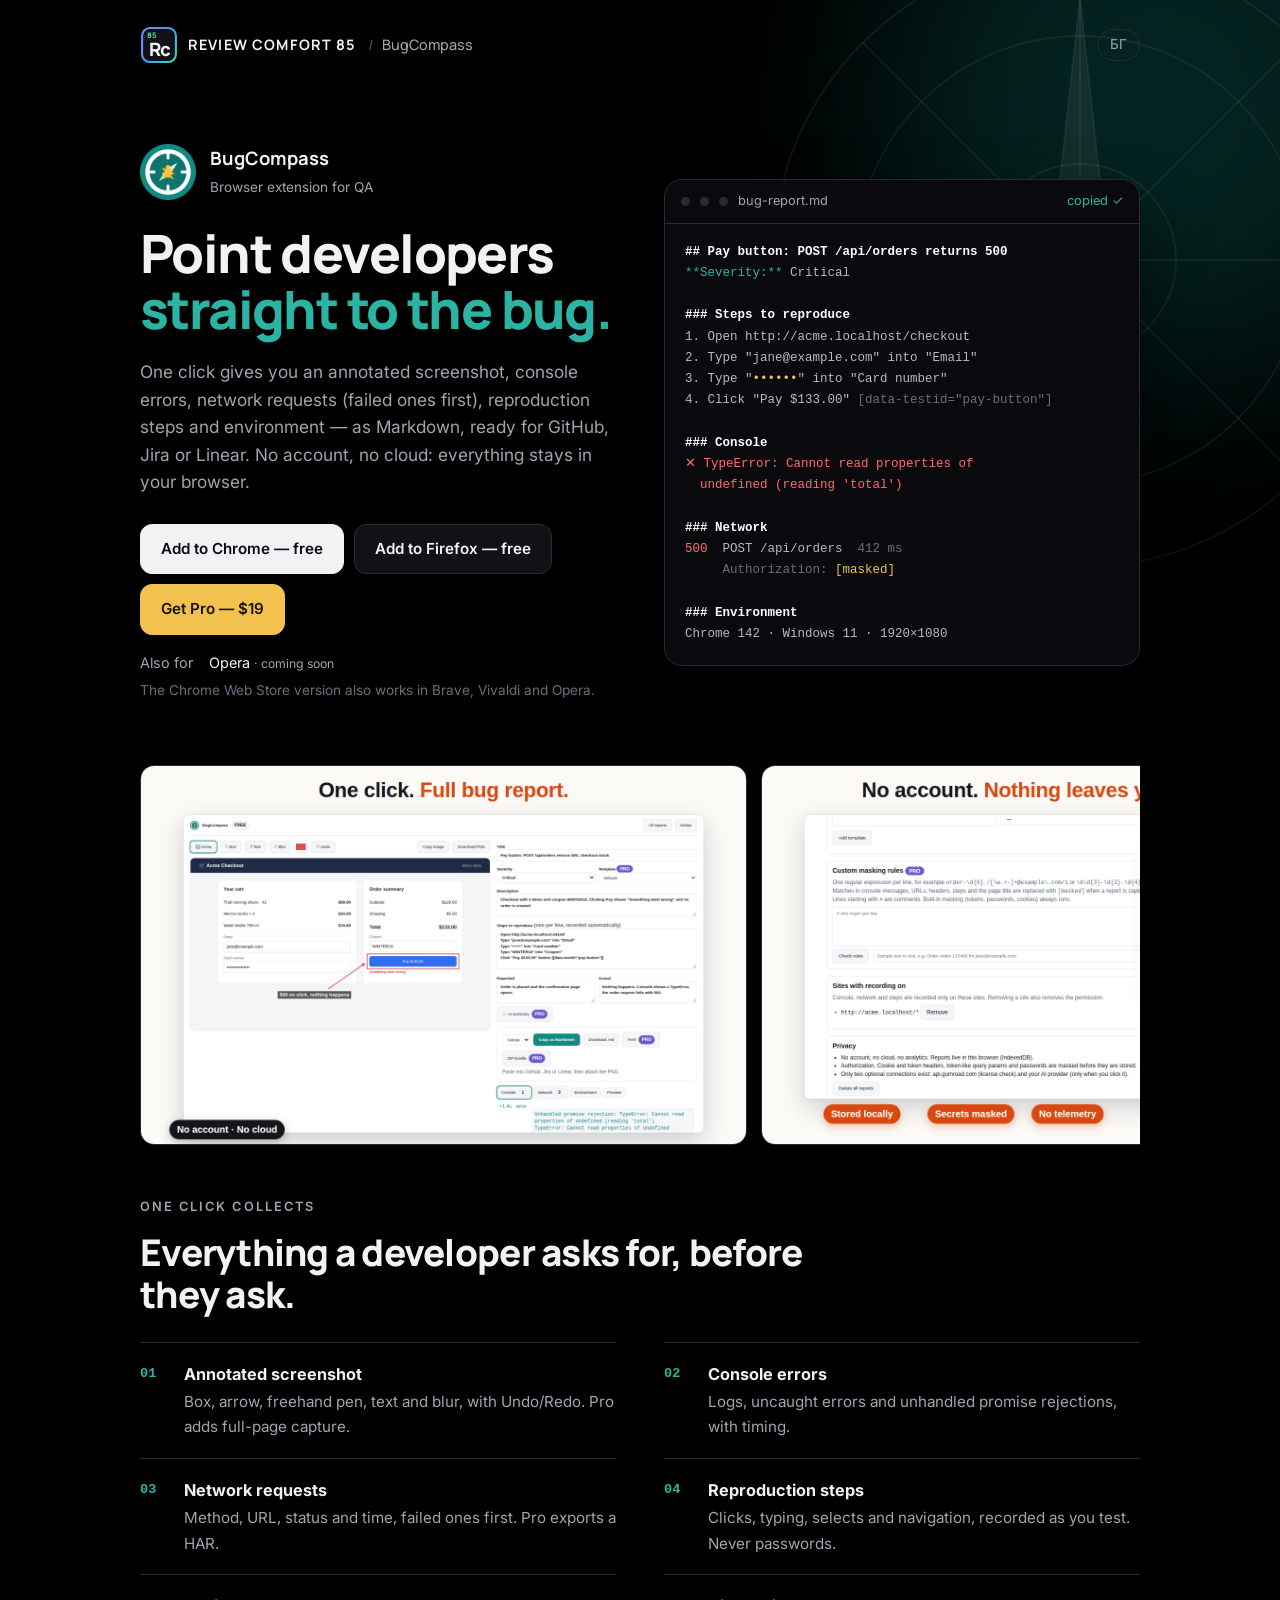
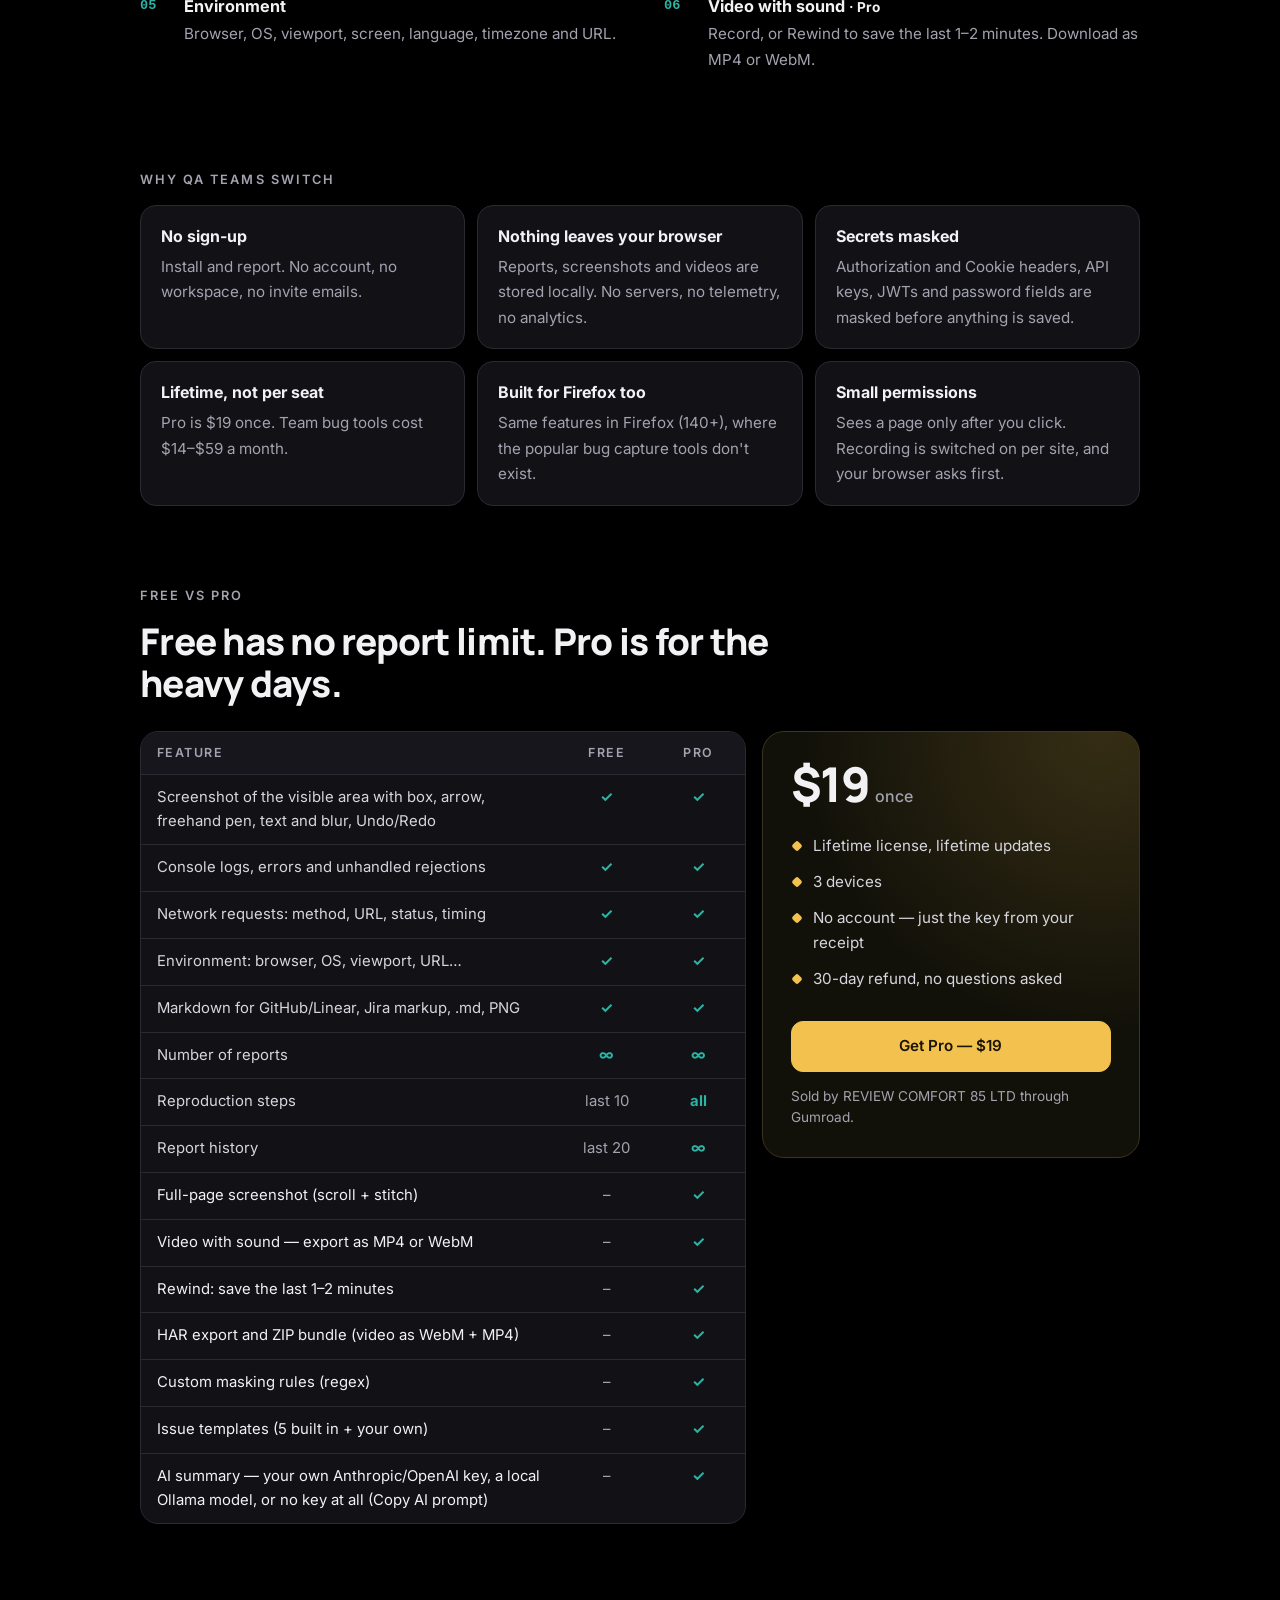
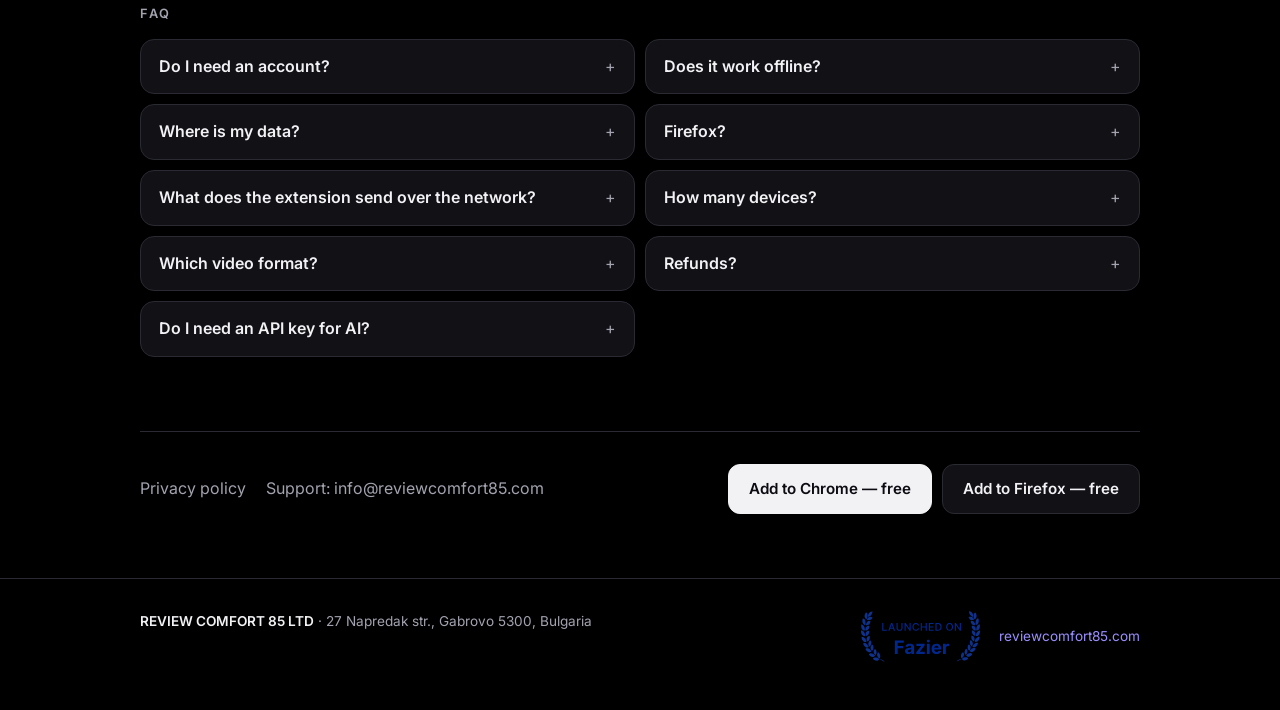
==== commit 971e59c6: "BugCompass: self-host the Fazier launched badge (site CSP allows img-src 'self' only) Co-Authored-By" ====
--- a/bugcompass/index.html
+++ b/bugcompass/index.html
@@ -368,7 +368,7 @@
   <div class="wrap cols">
     <span><strong>REVIEW COMFORT 85 LTD</strong> · 27 Napredak str., Gabrovo 5300, Bulgaria</span>
     <span class="foot-right">
-      <a class="fazier" href="https://fazier.com" target="_blank" rel="noopener"><img src="https://fazier.com/api/v1//public/badges/launch_badges.svg?badge_type=launched&amp;theme=light" width="120" alt="Fazier badge" loading="lazy"></a>
+      <a class="fazier" href="https://fazier.com" target="_blank" rel="noopener"><img src="fazier-launched.svg" width="120" height="51" alt="Fazier badge" loading="lazy"></a>
       <a href="../">reviewcomfort85.com</a>
     </span>
   </div>
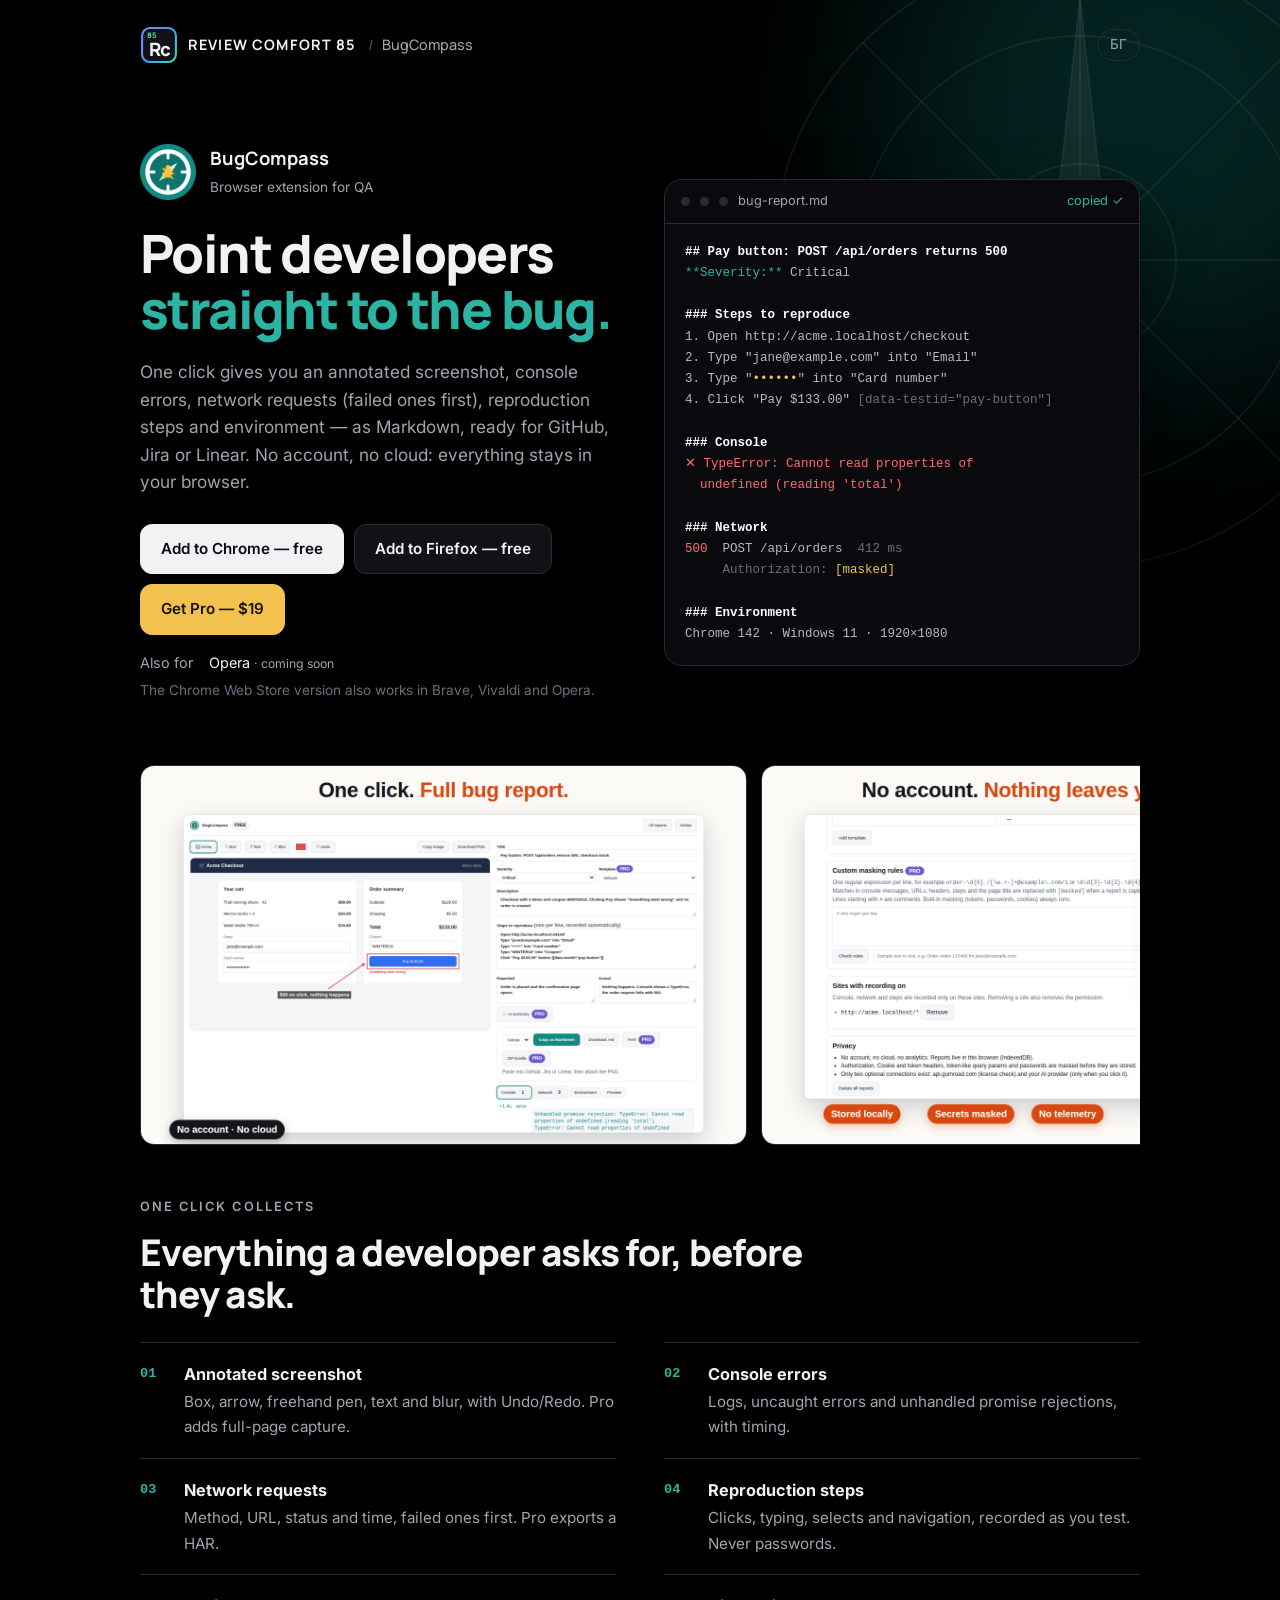
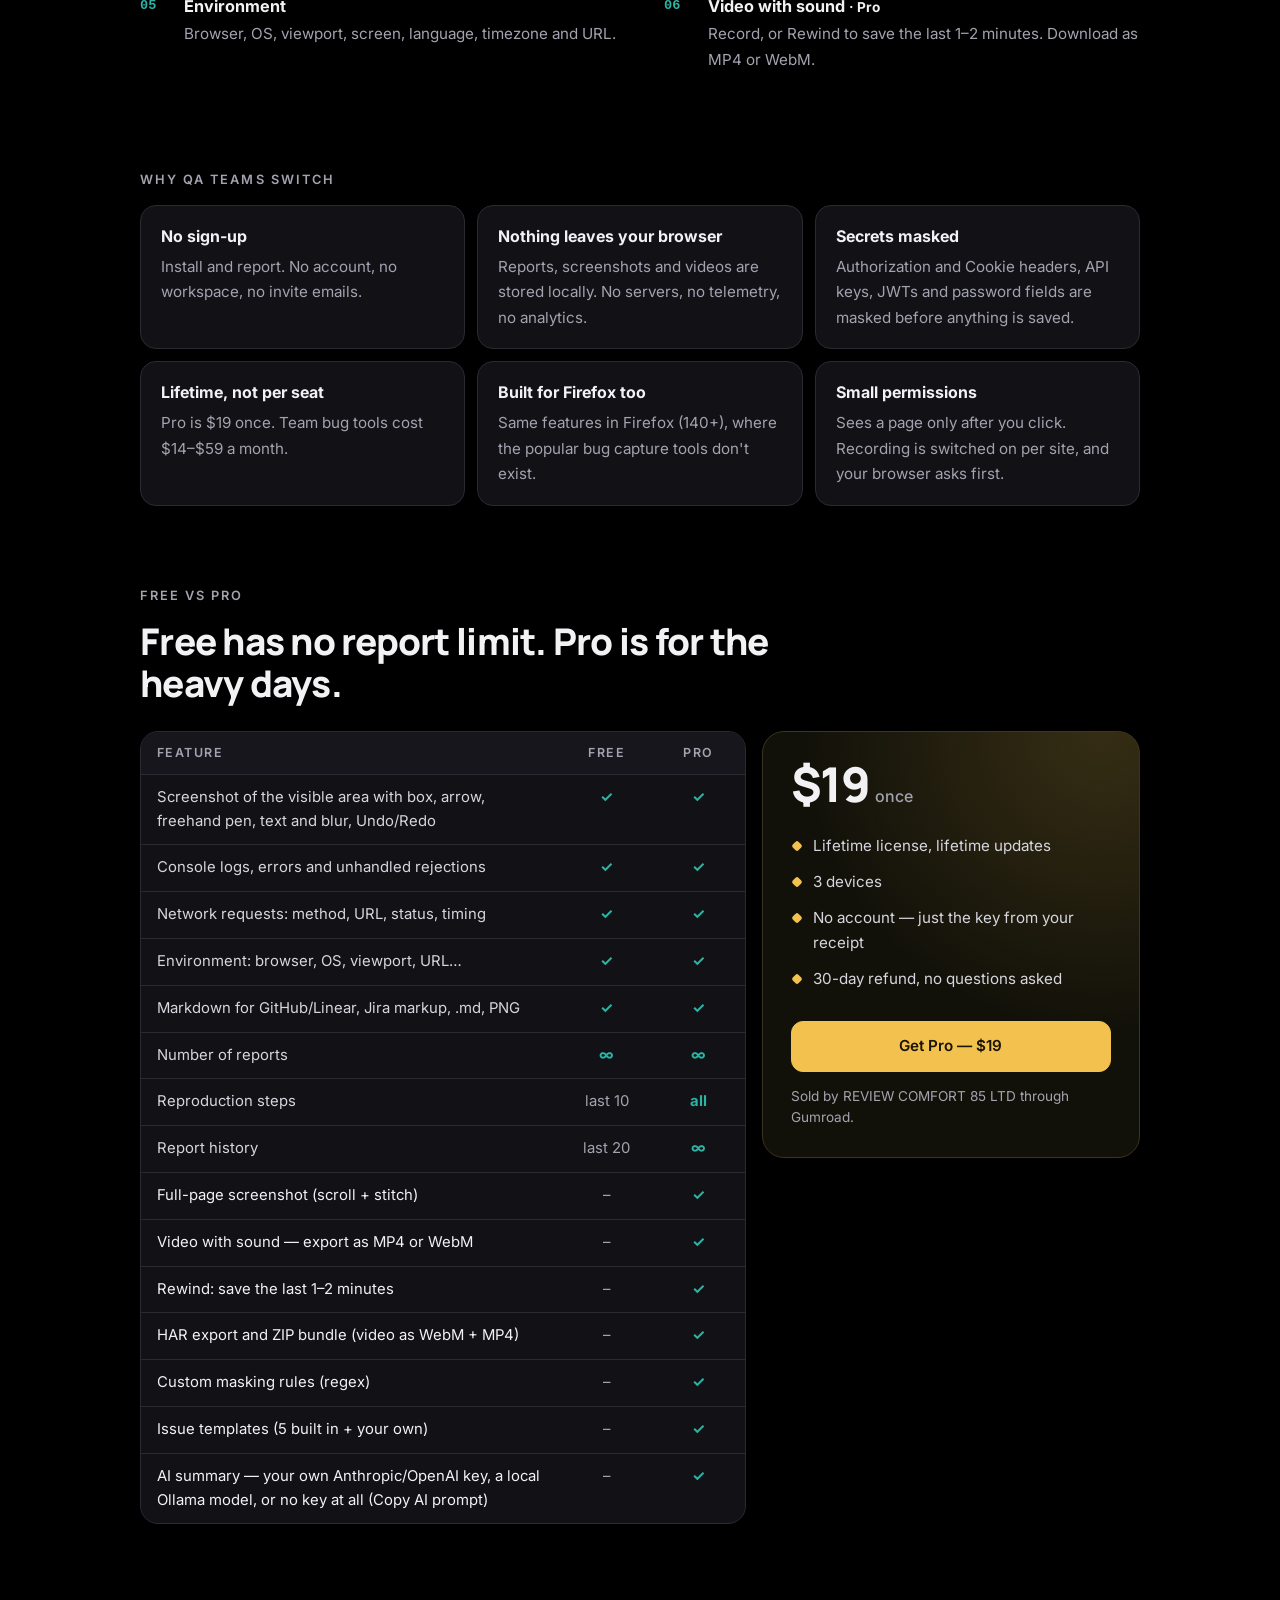
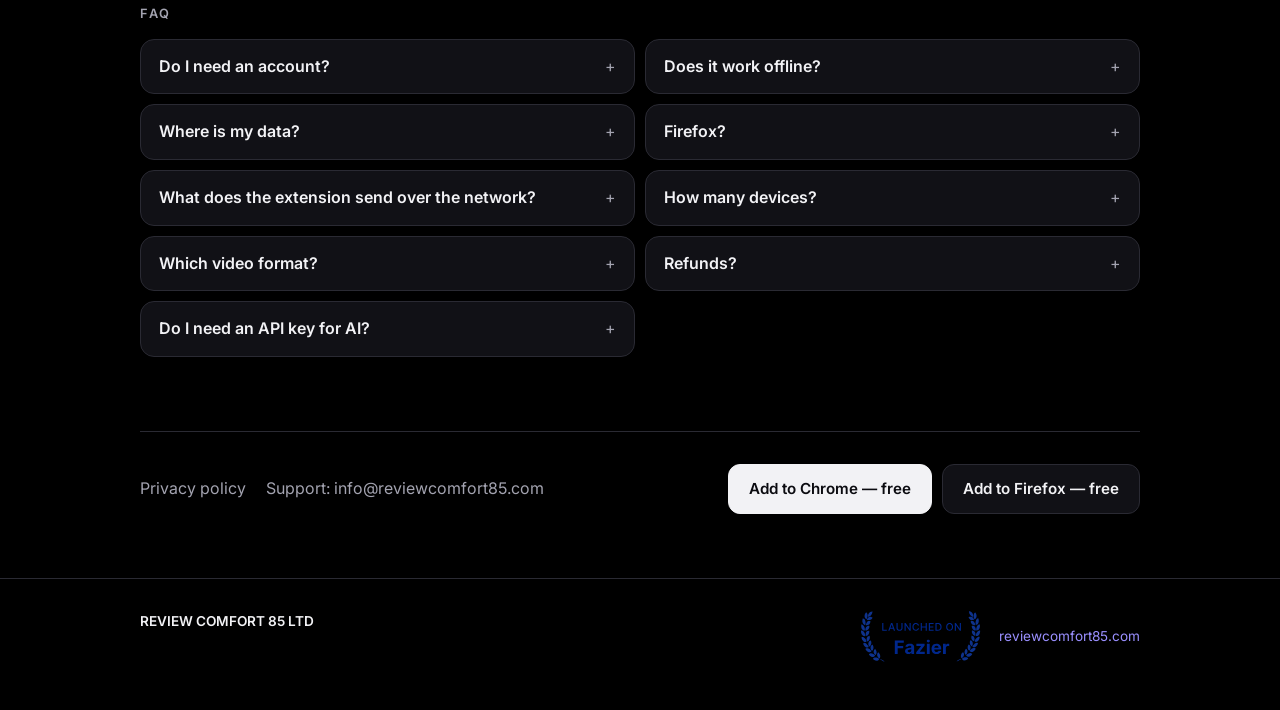
==== commit 1657bcdf: "Remove the street address from the BugCompass and Hexy Arena page footers (stays in privacy and term" ====
--- a/bugcompass/index.html
+++ b/bugcompass/index.html
@@ -366,7 +366,7 @@
 
 <footer>
   <div class="wrap cols">
-    <span><strong>REVIEW COMFORT 85 LTD</strong> · 27 Napredak str., Gabrovo 5300, Bulgaria</span>
+    <span><strong>REVIEW COMFORT 85 LTD</strong></span>
     <span class="foot-right">
       <a class="fazier" href="https://fazier.com" target="_blank" rel="noopener"><img src="fazier-launched.svg" width="120" height="51" alt="Fazier badge" loading="lazy"></a>
       <a href="../">reviewcomfort85.com</a>
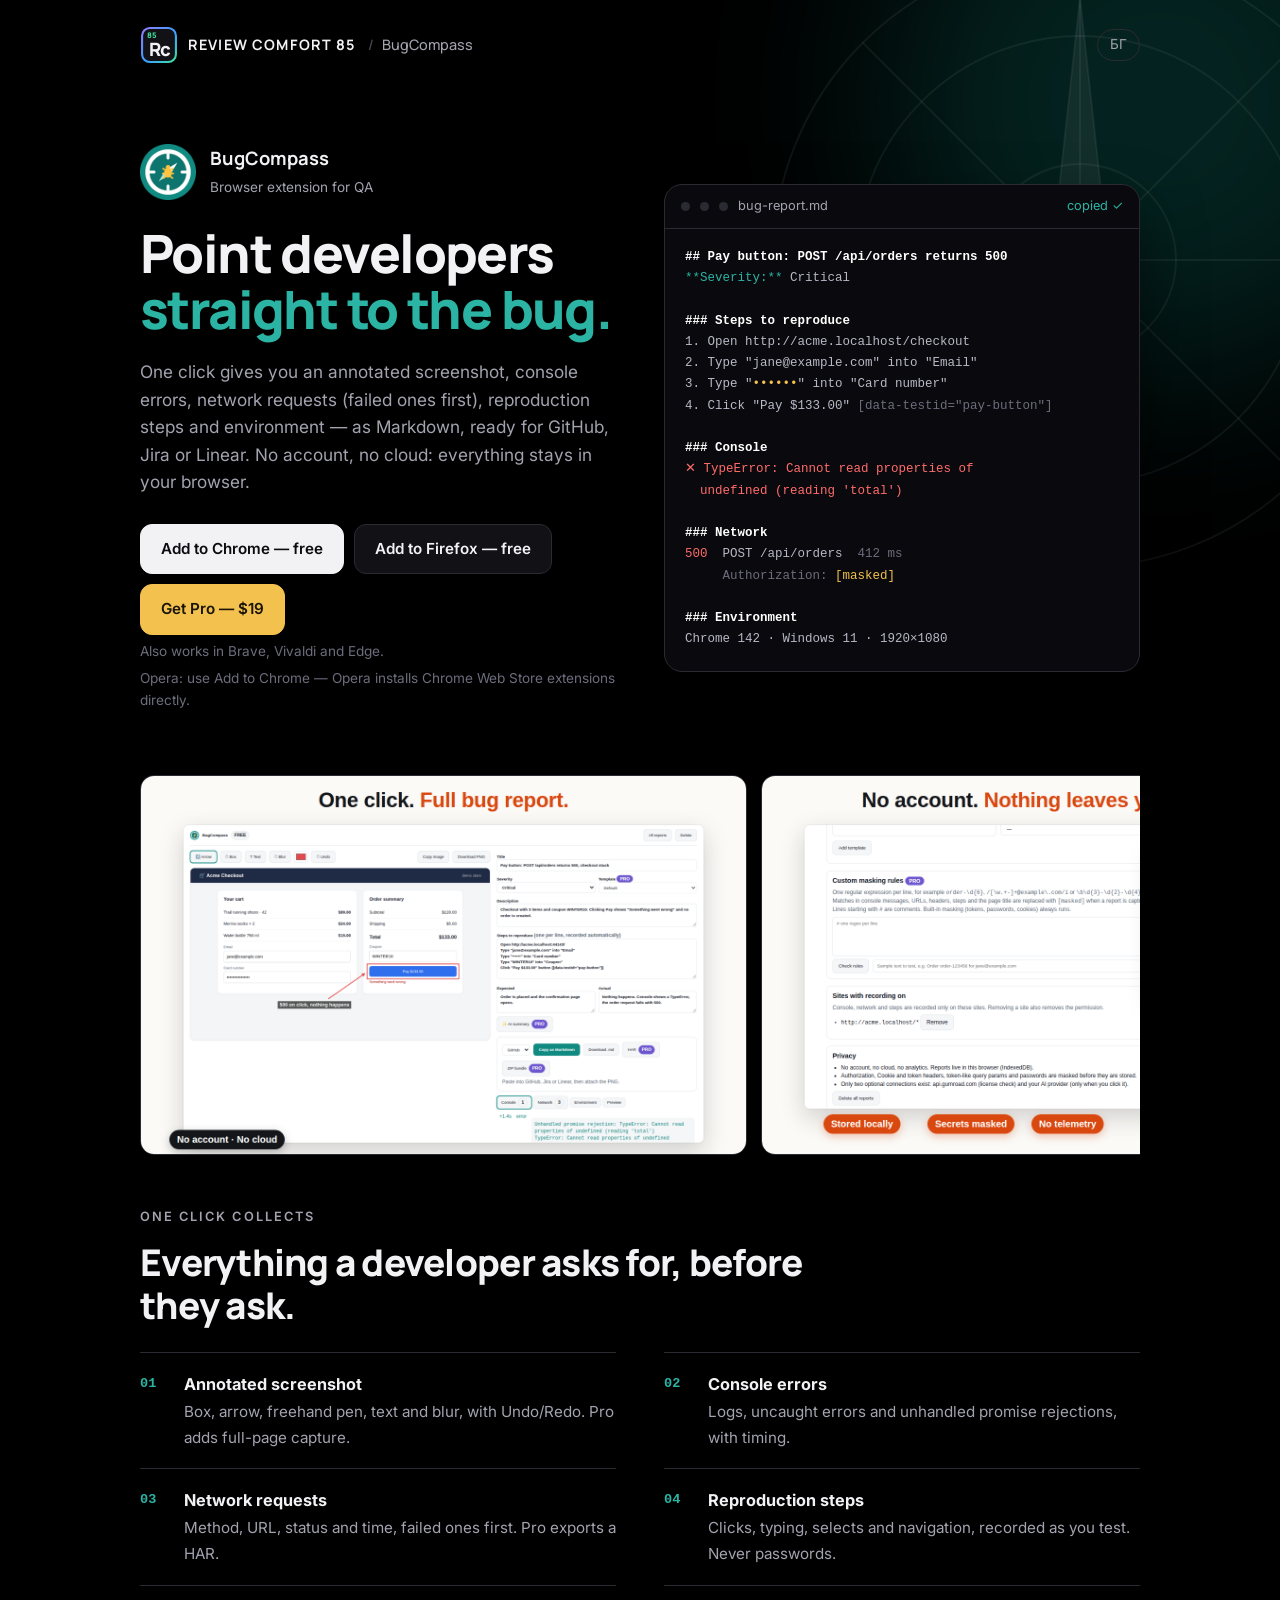
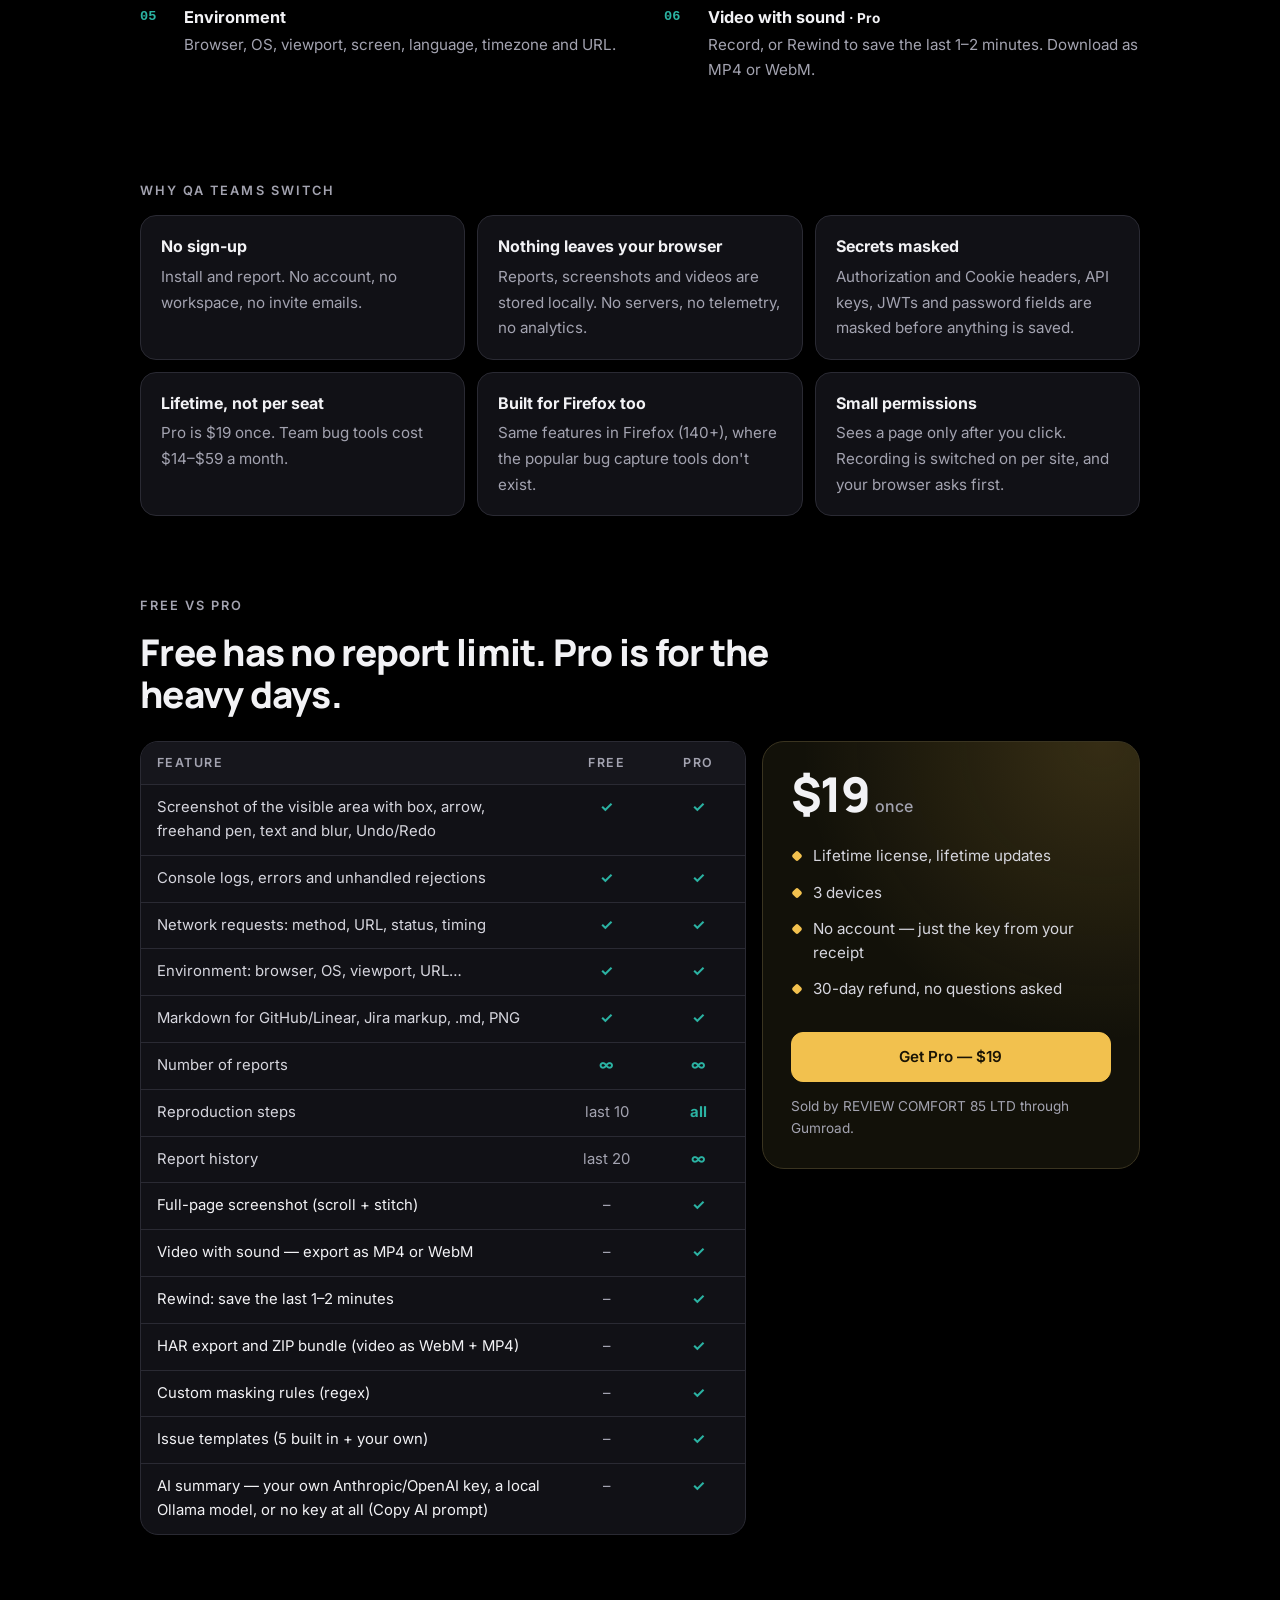
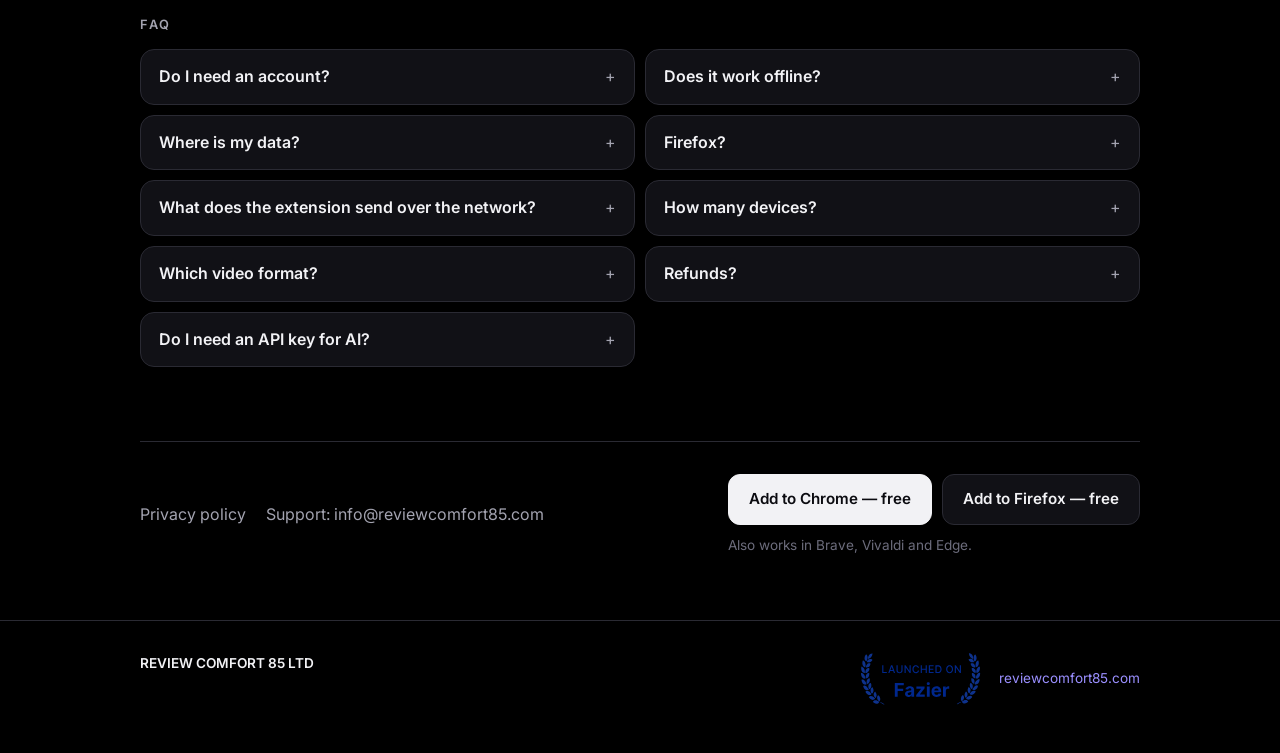
==== commit 72ec4b0b: "BugCompass: 'Also works in Brave, Vivaldi and Edge' under Add to Chrome; Opera note replaces 'coming" ====
--- a/bugcompass/index.html
+++ b/bugcompass/index.html
@@ -14,7 +14,7 @@
 <meta property="og:image" content="https://reviewcomfort85.com/bugcompass/og.png">
 <meta name="twitter:card" content="summary_large_image">
 <script type="application/ld+json">
-{"@context":"https://schema.org","@type":"SoftwareApplication","name":"BugCompass","applicationCategory":"DeveloperApplication","operatingSystem":"Chrome, Firefox, Opera, Brave, Vivaldi","url":"https://reviewcomfort85.com/bugcompass/",
+{"@context":"https://schema.org","@type":"SoftwareApplication","name":"BugCompass","applicationCategory":"DeveloperApplication","operatingSystem":"Chrome, Firefox, Edge, Brave, Vivaldi, Opera","url":"https://reviewcomfort85.com/bugcompass/",
  "offers":[{"@type":"Offer","price":"0","priceCurrency":"USD","name":"Free"},{"@type":"Offer","price":"19","priceCurrency":"USD","name":"Pro lifetime"}],
  "publisher":{"@type":"Organization","name":"REVIEW COMFORT 85 LTD","url":"https://reviewcomfort85.com/"}}
 </script>
@@ -73,6 +73,7 @@
   .fazier:hover { opacity: 1; }
   .fazier img { display: block; height: auto; }
   .hint { margin: 6px 0 0; color: #6c6c7c; font-size: .85rem; }
+  .end-cta .hint { margin-top: 10px; }
 
   .report { background: #0a0a0e; border: 1px solid var(--line); border-radius: 18px; overflow: hidden; box-shadow: 0 30px 60px rgba(0,0,0,.55); }
   .report .bar { display: flex; align-items: center; gap: 10px; padding: 11px 16px; border-bottom: 1px solid var(--line); font-size: .8rem; color: var(--muted); }
@@ -189,11 +190,8 @@
       <a class="btn" href="https://addons.mozilla.org/en-US/firefox/addon/bugcompass/?utm_source=site&amp;utm_medium=button&amp;utm_campaign=launch_dec26" target="_blank" rel="noopener"><span class="en">Add to Firefox — free</span><span class="bg">Добави във Firefox — безплатно</span></a>
       <a class="btn buy" href="https://paperlanetemplates.gumroad.com/l/bugcompass-pro" target="_blank" rel="noopener"><span class="en">Get Pro — $19</span><span class="bg">Вземи Pro — $19</span></a>
     </div>
-    <div class="stores">
-      <span class="en">Also for</span><span class="bg">Също за</span>
-      <span class="soon-tag">Opera <small><span class="en">· coming soon</span><span class="bg">· скоро</span></small></span>
-    </div>
-    <p class="hint"><span class="en">The Chrome Web Store version also works in Brave, Vivaldi and Opera.</span><span class="bg">Версията от Chrome Web Store работи и в Brave, Vivaldi и Opera.</span></p>
+    <p class="hint"><span class="en">Also works in Brave, Vivaldi and Edge</span><span class="bg">Работи и в Brave, Vivaldi и Edge</span>.</p>
+    <p class="hint"><span class="en">Opera: use Add to Chrome — Opera installs Chrome Web Store extensions directly</span><span class="bg">Opera: натисни „Добави в Chrome“ — Opera инсталира разширения от Chrome Web Store директно</span>.</p>
   </div>
 
   <div class="report" aria-label="Example report">
@@ -356,9 +354,11 @@
     <a href="privacy.html"><span class="en">Privacy policy</span><span class="bg">Политика за поверителност</span></a>
     <a href="mailto:info@reviewcomfort85.com?subject=BugCompass"><span class="en">Support: info@reviewcomfort85.com</span><span class="bg">Поддръжка: info@reviewcomfort85.com</span></a>
   </div>
-  <div class="ctas">
+  <div class="end-cta"><div class="ctas">
     <a class="btn primary" href="https://chromewebstore.google.com/detail/bugcompass/fhjanmhlamdpbmdhnngjgnblphlccfag" target="_blank" rel="noopener"><span class="en">Add to Chrome — free</span><span class="bg">Добави в Chrome — безплатно</span></a>
     <a class="btn" href="https://addons.mozilla.org/en-US/firefox/addon/bugcompass/?utm_source=site&amp;utm_medium=button&amp;utm_campaign=launch_dec26" target="_blank" rel="noopener"><span class="en">Add to Firefox — free</span><span class="bg">Добави във Firefox — безплатно</span></a>
+  </div>
+    <p class="hint"><span class="en">Also works in Brave, Vivaldi and Edge</span><span class="bg">Работи и в Brave, Vivaldi и Edge</span>.</p>
   </div>
 </div>
 
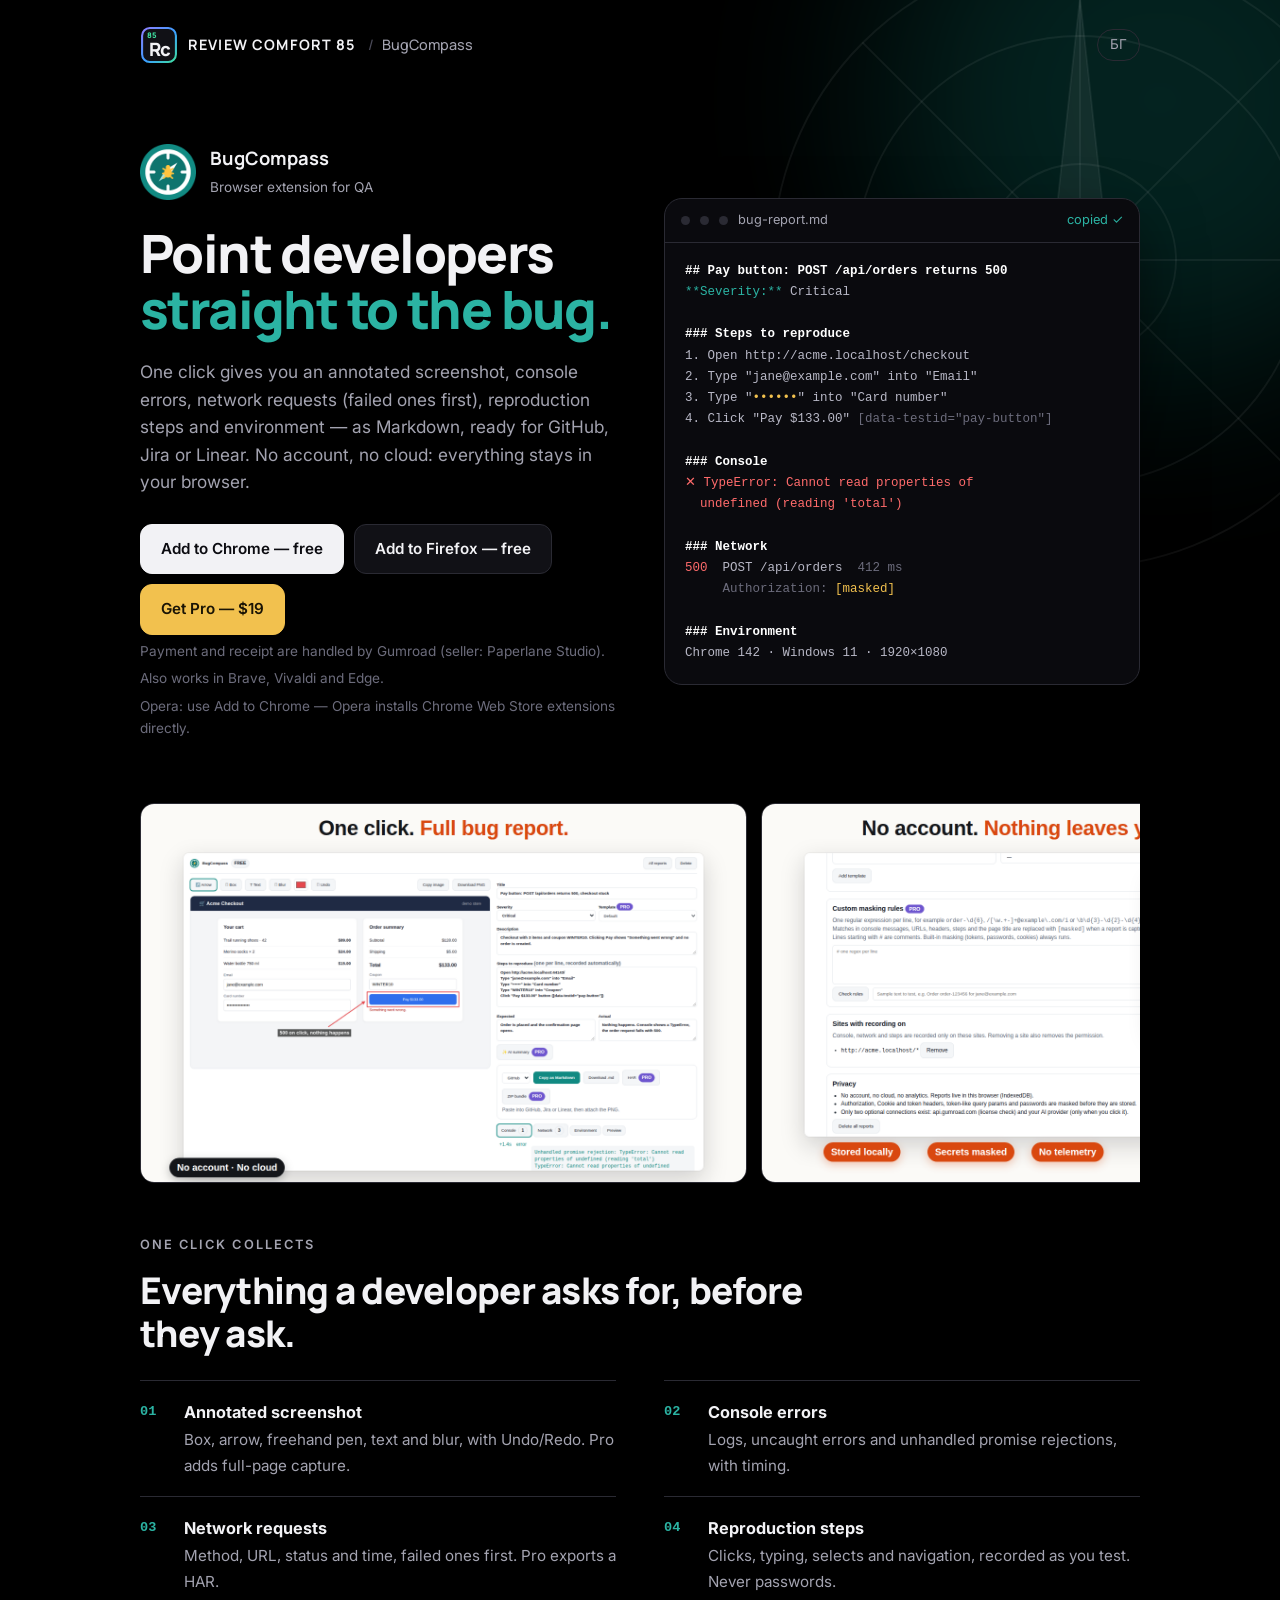
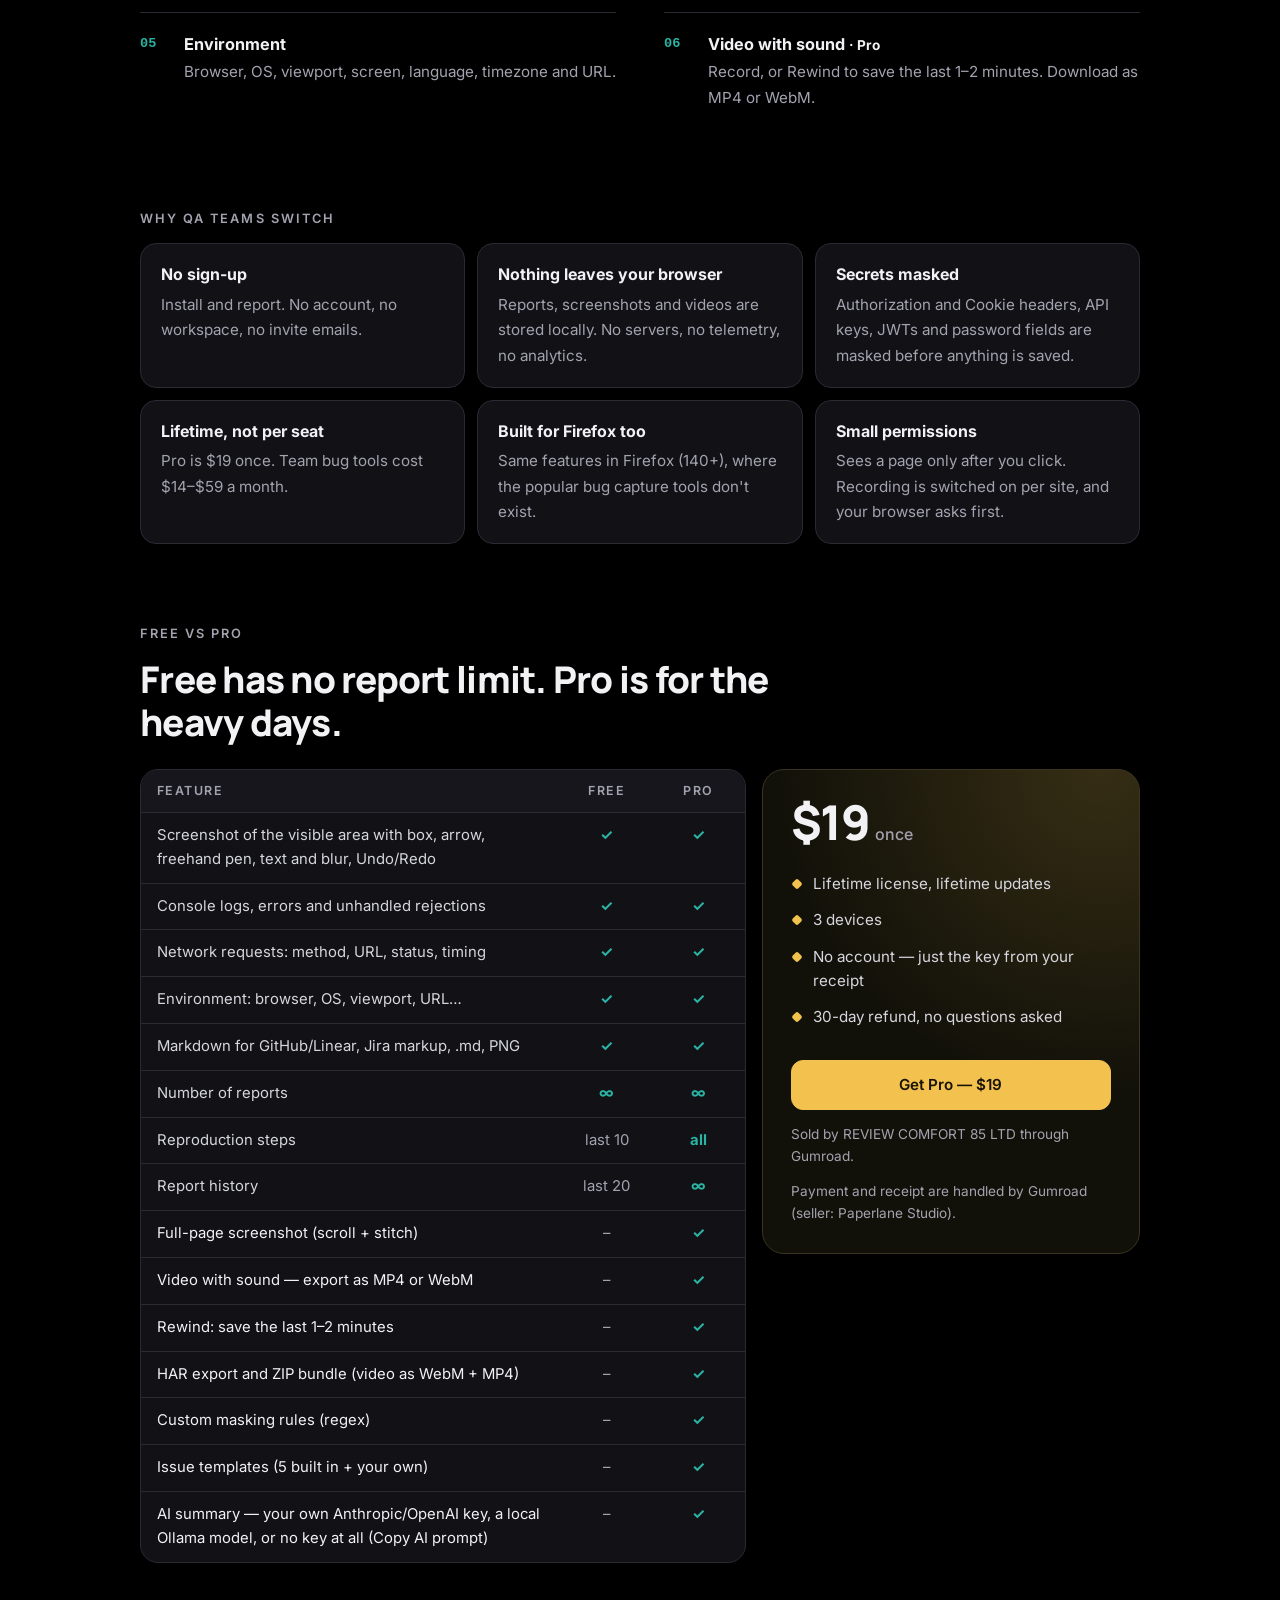
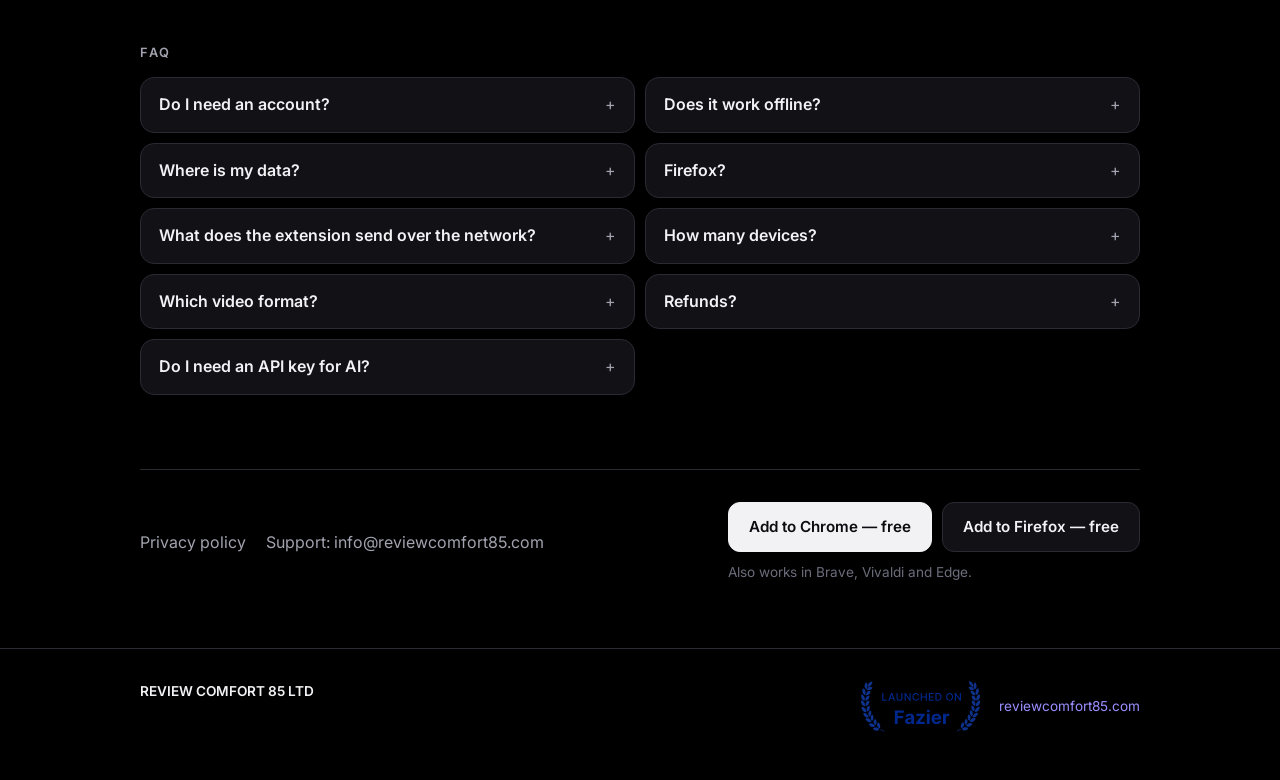
==== commit ad80ba89: "BugCompass: Get Pro -> buy.reviewcomfort85.com + Gumroad/Paperlane note (do not push before SSL is l" ====
--- a/bugcompass/index.html
+++ b/bugcompass/index.html
@@ -188,8 +188,9 @@
     <div class="ctas">
       <a class="btn primary" href="https://chromewebstore.google.com/detail/bugcompass/fhjanmhlamdpbmdhnngjgnblphlccfag" target="_blank" rel="noopener"><span class="en">Add to Chrome — free</span><span class="bg">Добави в Chrome — безплатно</span></a>
       <a class="btn" href="https://addons.mozilla.org/en-US/firefox/addon/bugcompass/?utm_source=site&amp;utm_medium=button&amp;utm_campaign=launch_dec26" target="_blank" rel="noopener"><span class="en">Add to Firefox — free</span><span class="bg">Добави във Firefox — безплатно</span></a>
-      <a class="btn buy" href="https://paperlanetemplates.gumroad.com/l/bugcompass-pro" target="_blank" rel="noopener"><span class="en">Get Pro — $19</span><span class="bg">Вземи Pro — $19</span></a>
+      <a class="btn buy" href="https://buy.reviewcomfort85.com/" target="_blank" rel="noopener"><span class="en">Get Pro — $19</span><span class="bg">Вземи Pro — $19</span></a>
     </div>
+    <p class="hint"><span class="en">Payment and receipt are handled by Gumroad (seller: Paperlane Studio).</span><span class="bg">Плащането и касовата бележка минават през Gumroad (продавач: Paperlane Studio).</span></p>
     <p class="hint"><span class="en">Also works in Brave, Vivaldi and Edge</span><span class="bg">Работи и в Brave, Vivaldi и Edge</span>.</p>
     <p class="hint"><span class="en">Opera: use Add to Chrome — Opera installs Chrome Web Store extensions directly</span><span class="bg">Opera: натисни „Добави в Chrome“ — Opera инсталира разширения от Chrome Web Store директно</span>.</p>
   </div>
@@ -306,8 +307,9 @@
         <li><span class="en">No account — just the key from your receipt</span><span class="bg">Без акаунт — само ключът от касовата бележка</span></li>
         <li><span class="en">30-day refund, no questions asked</span><span class="bg">30 дни за връщане, без въпроси</span></li>
       </ul>
-      <a class="btn buy" href="https://paperlanetemplates.gumroad.com/l/bugcompass-pro" target="_blank" rel="noopener"><span class="en">Get Pro — $19</span><span class="bg">Вземи Pro — $19</span></a>
+      <a class="btn buy" href="https://buy.reviewcomfort85.com/" target="_blank" rel="noopener"><span class="en">Get Pro — $19</span><span class="bg">Вземи Pro — $19</span></a>
       <p><span class="en">Sold by REVIEW COMFORT 85 LTD through Gumroad.</span><span class="bg">Продава REVIEW COMFORT 85 LTD чрез Gumroad.</span></p>
+      <p class="hint"><span class="en">Payment and receipt are handled by Gumroad (seller: Paperlane Studio).</span><span class="bg">Плащането и касовата бележка минават през Gumroad (продавач: Paperlane Studio).</span></p>
     </aside>
   </div>
 </section>
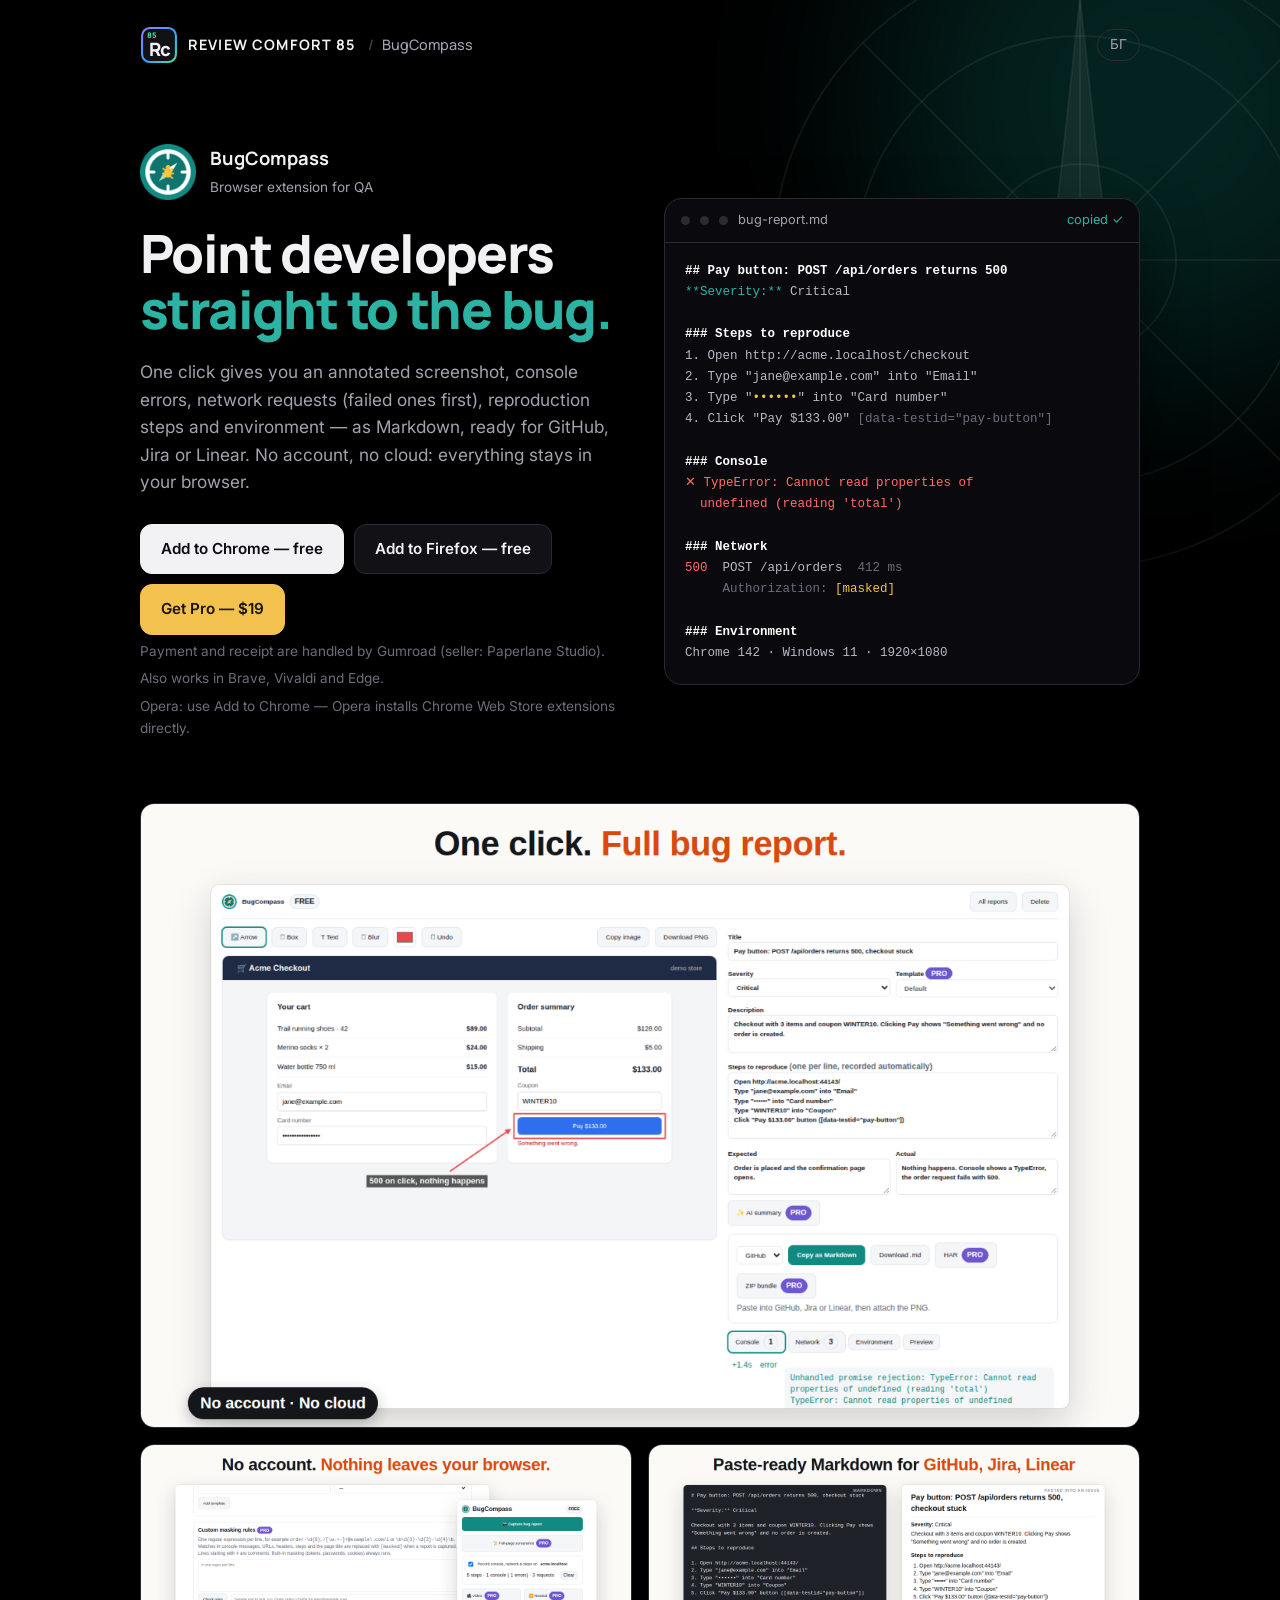
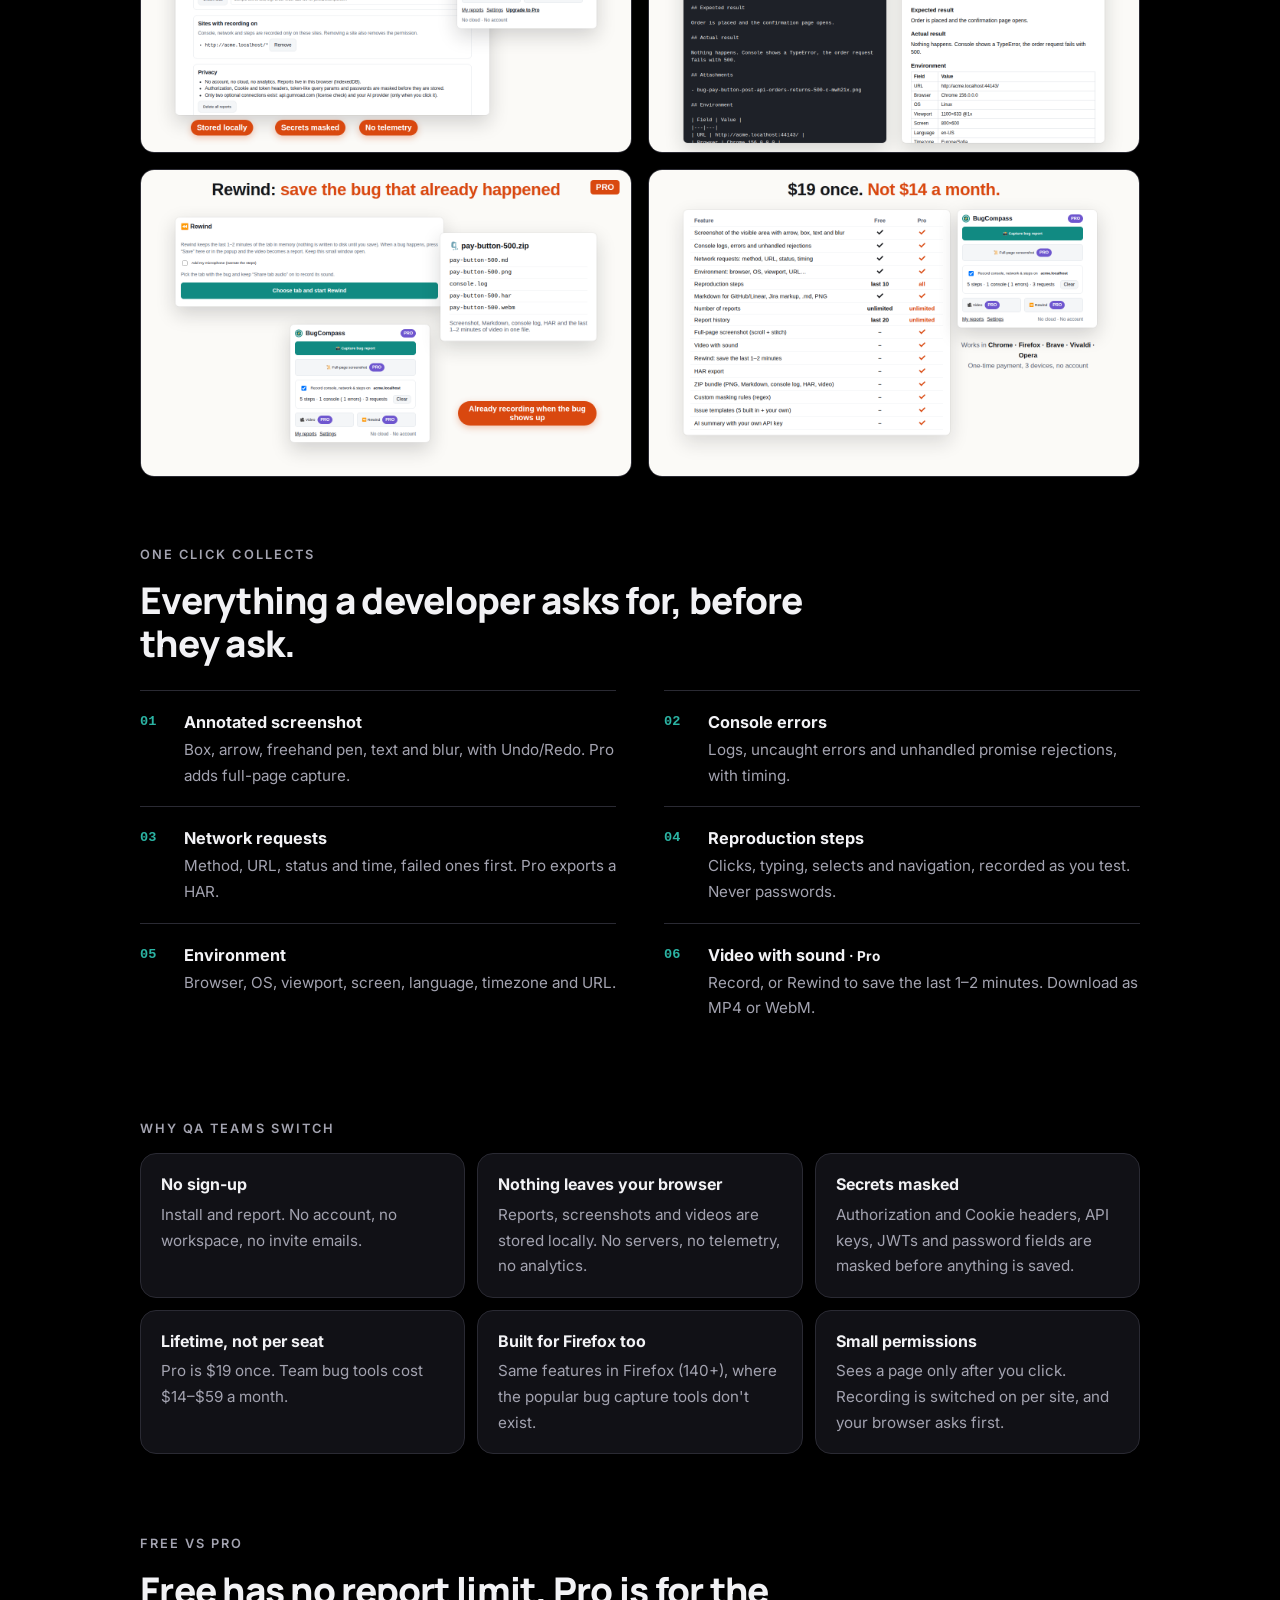
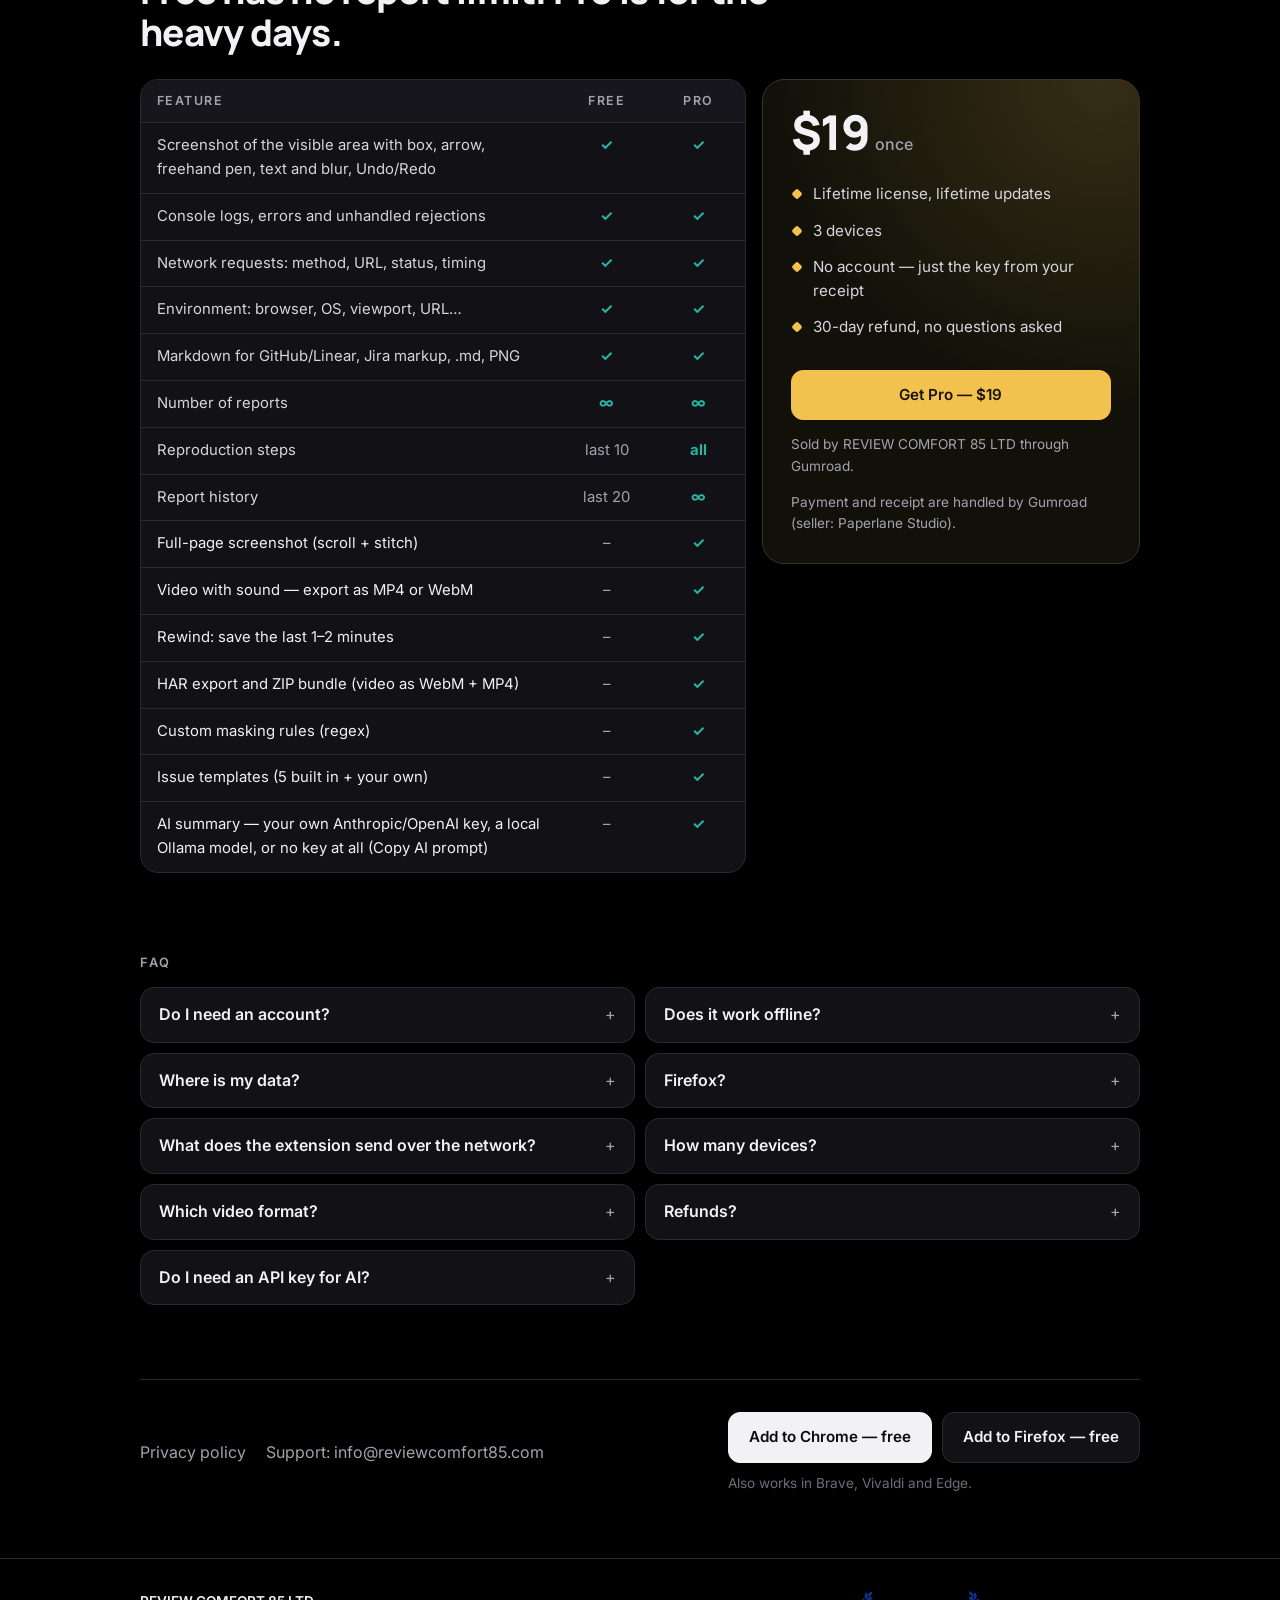
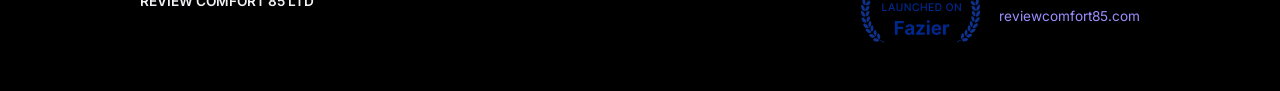
==== commit 9c537623: "BugCompass: screenshots as a grid instead of a slider Co-Authored-By: Claude <noreply@anthropic.com>" ====
--- a/bugcompass/index.html
+++ b/bugcompass/index.html
@@ -91,8 +91,9 @@
   .h2big { text-transform: none; color: var(--text); font-size: clamp(1.6rem, 3.4vw, 2.3rem); letter-spacing: -.02em; margin: 0 0 26px; font-weight: 800; max-width: 680px; line-height: 1.15; }
 
   /* Screenshots are light, so they sit in a dark frame. */
-  .shots { margin-bottom: 0; }
-  .shots img { height: 380px; border-radius: 14px; border: 1px solid var(--line); }
+  .shots { display: grid; grid-template-columns: 1fr 1fr; gap: 16px; overflow: visible; padding: 0; margin-bottom: 28px; }
+  .shots img { width: 100%; height: auto; border-radius: 14px; border: 1px solid var(--line); }
+  .shots img:first-child { grid-column: 1 / -1; }
 
   /* What one click collects: a numbered list, not icon cards. */
   .parts { list-style: none; margin: 0; padding: 0; display: grid; grid-template-columns: 1fr 1fr; gap: 0 48px; counter-reset: p; }
@@ -151,7 +152,7 @@
   }
   @media (max-width: 640px) {
     .parts, .faq, .why { grid-template-columns: 1fr; }
-    .shots img { height: 210px; }
+    .shots { grid-template-columns: 1fr; gap: 12px; }
     th, td { padding: 9px 10px; }
     td.c, th.c { width: 60px; }
     .crumb { display: none; }
@@ -220,11 +221,11 @@
 </header>
 
 <div class="shots">
-  <img src="shots/01.png" alt="BugCompass report editor with an annotated screenshot, console errors and steps">
-  <img src="shots/02.png" alt="No account, everything stored locally" loading="lazy">
-  <img src="shots/03.png" alt="Markdown export for GitHub, Jira and Linear" loading="lazy">
-  <img src="shots/04.png" alt="Rewind and ZIP bundle" loading="lazy">
-  <img src="shots/05.png" alt="Pro is $19 once" loading="lazy">
+  <img src="shots/01.png" width="1280" height="800" alt="BugCompass report editor with an annotated screenshot, console errors and steps">
+  <img src="shots/02.png" width="1280" height="800" alt="No account, everything stored locally" loading="lazy">
+  <img src="shots/03.png" width="1280" height="800" alt="Markdown export for GitHub, Jira and Linear" loading="lazy">
+  <img src="shots/04.png" width="1280" height="800" alt="Rewind and ZIP bundle" loading="lazy">
+  <img src="shots/05.png" width="1280" height="800" alt="Pro is $19 once" loading="lazy">
 </div>
 
 <section id="features">
